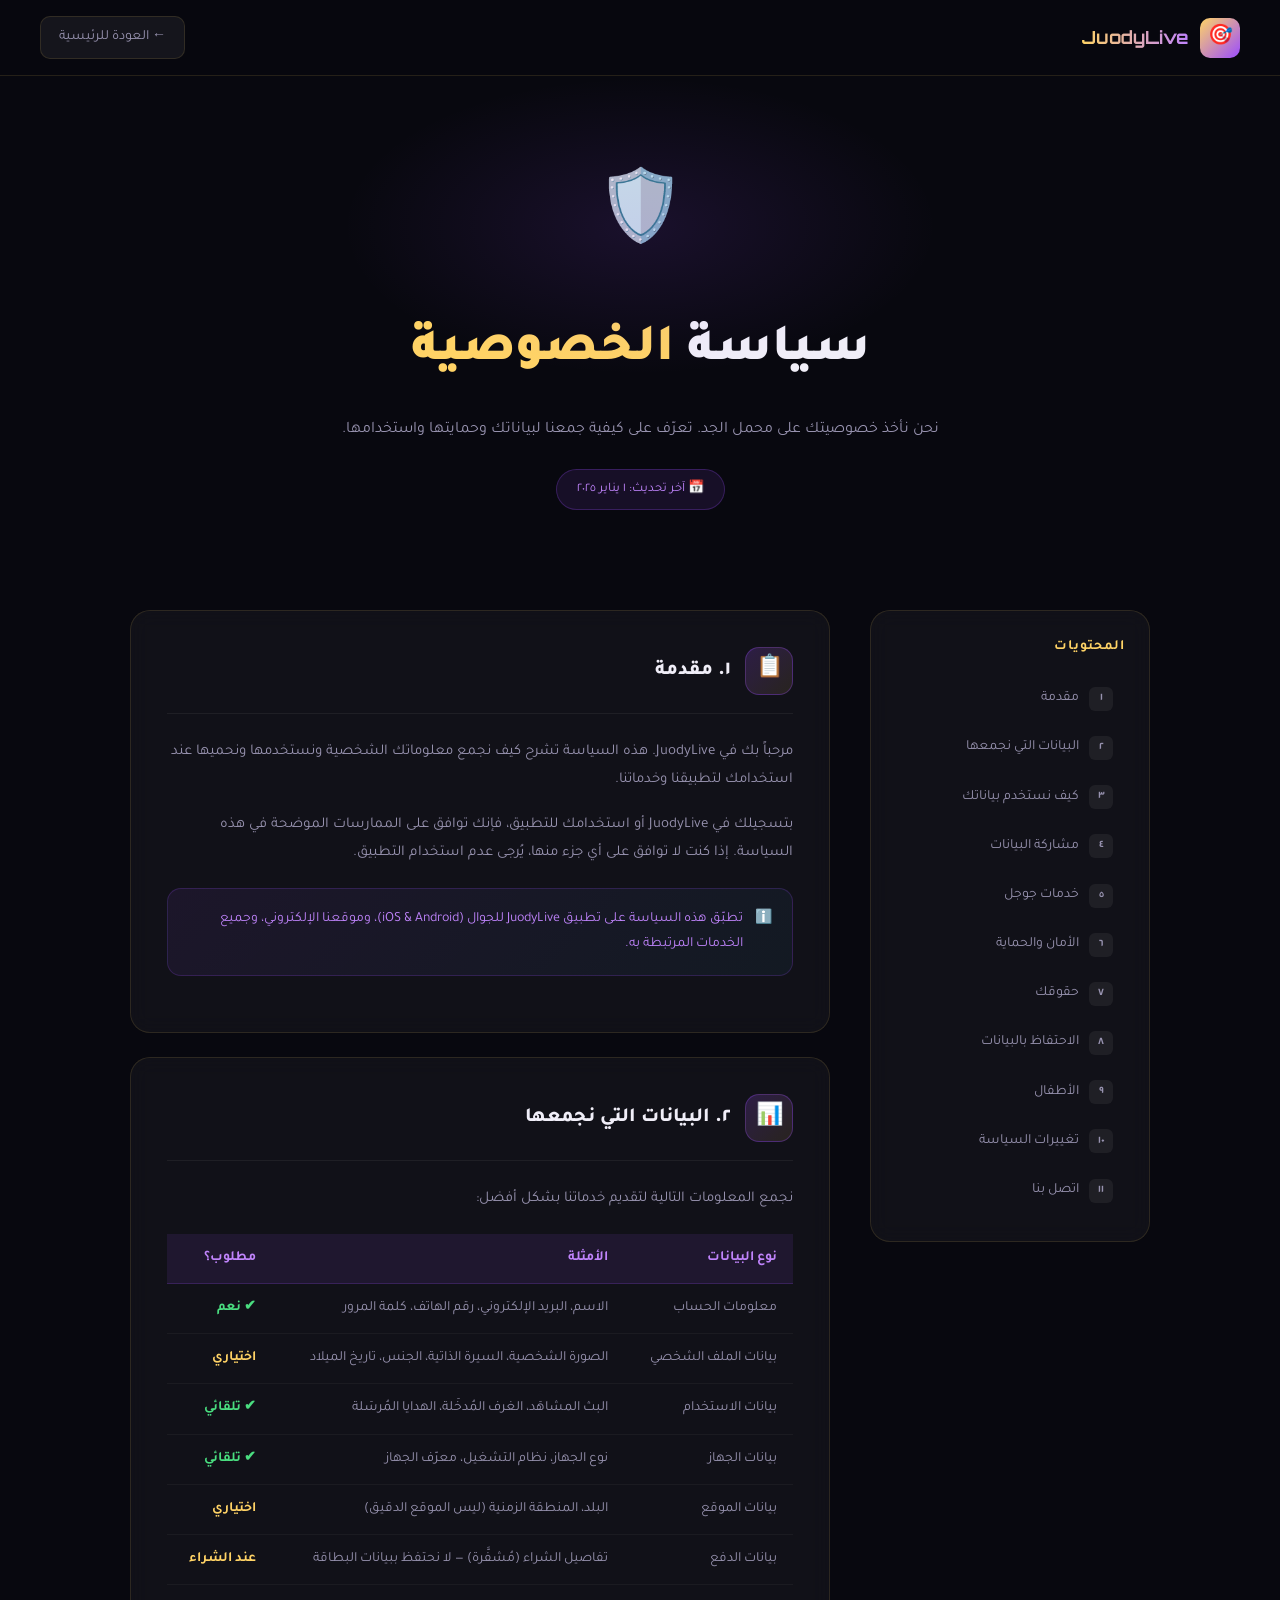
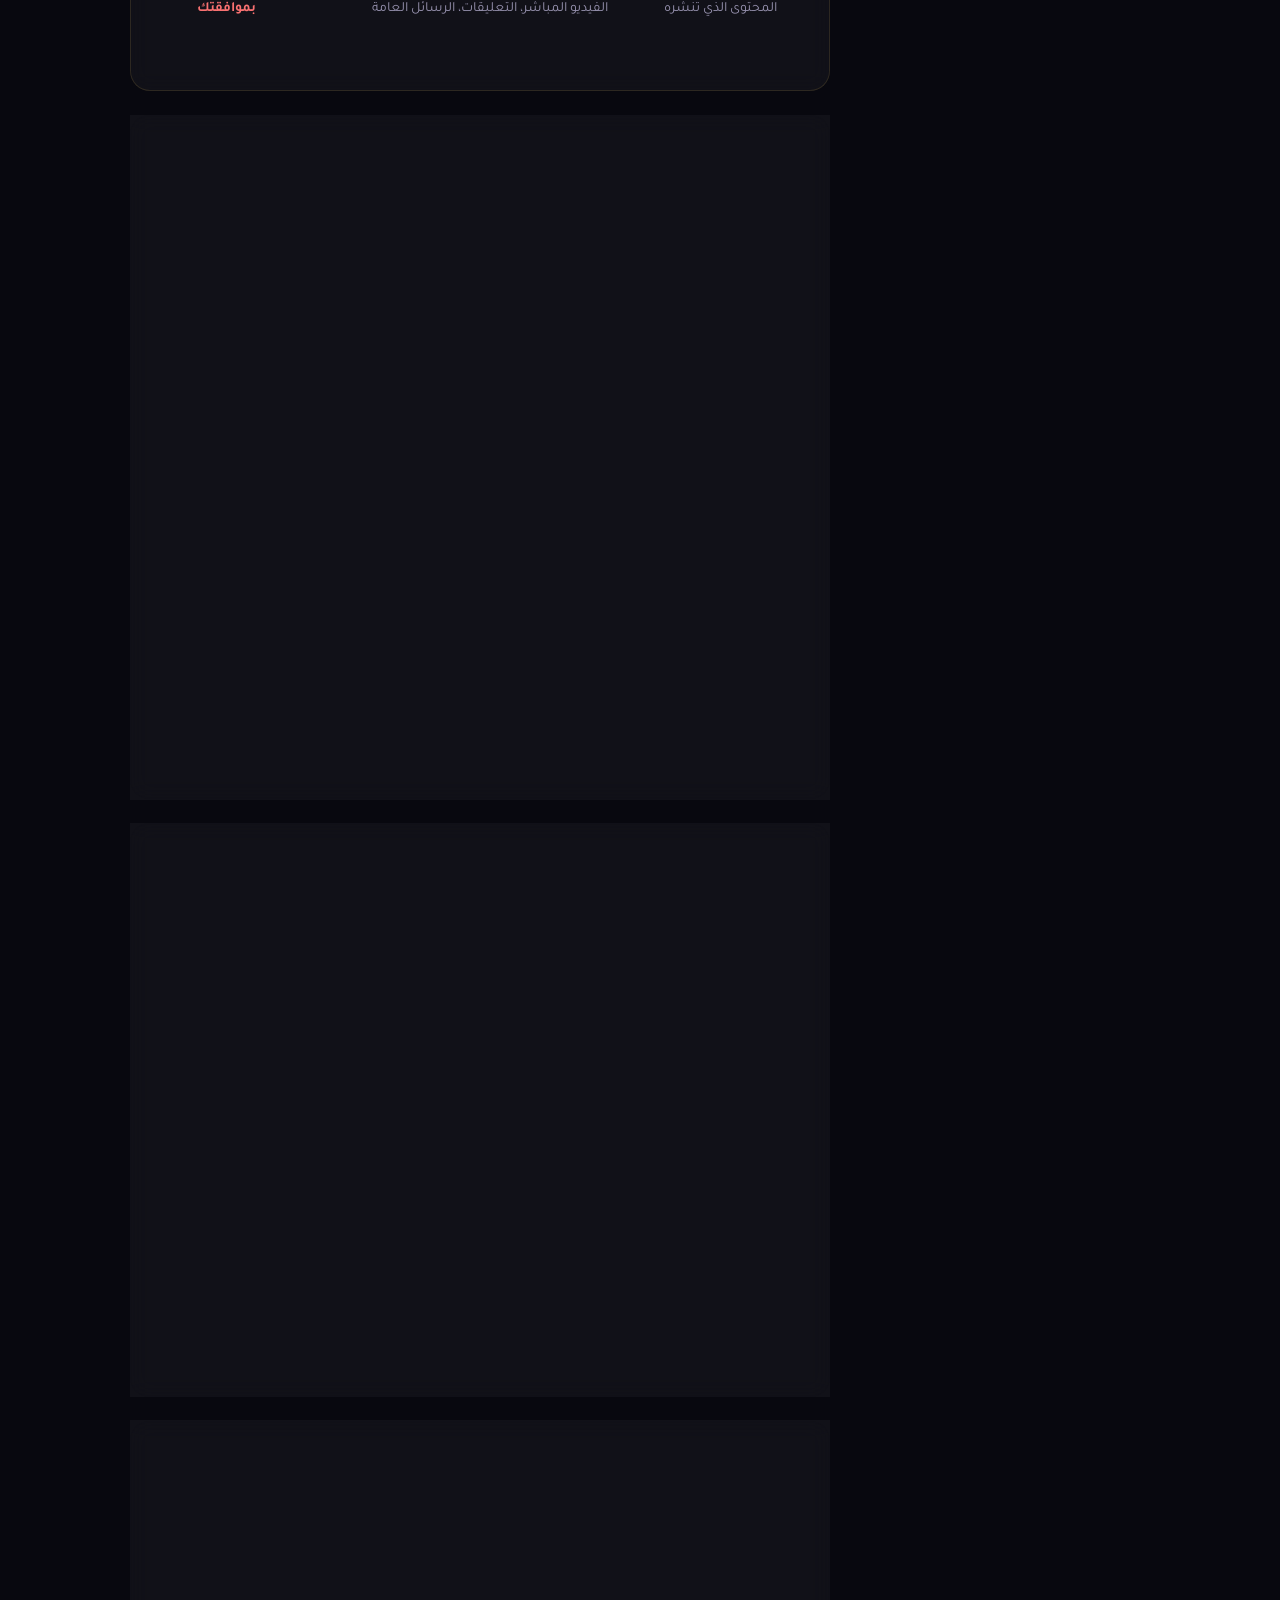
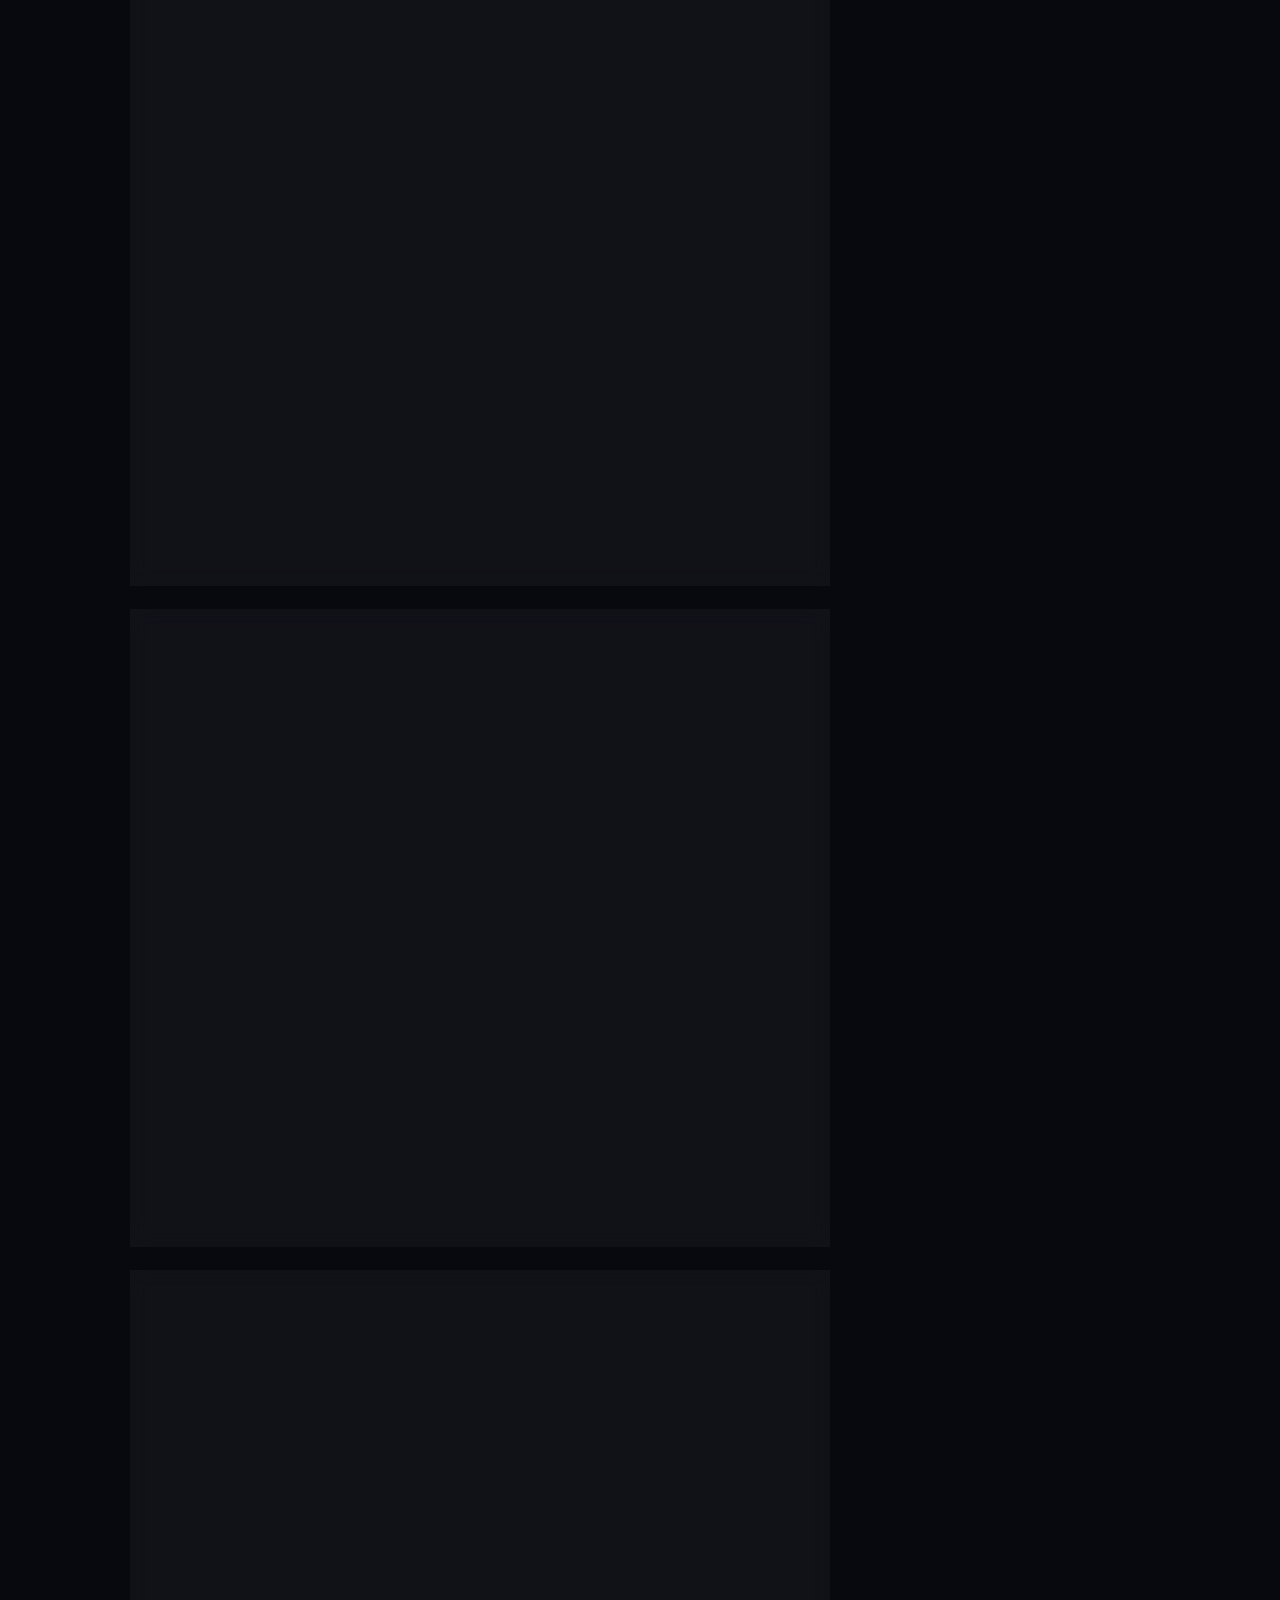
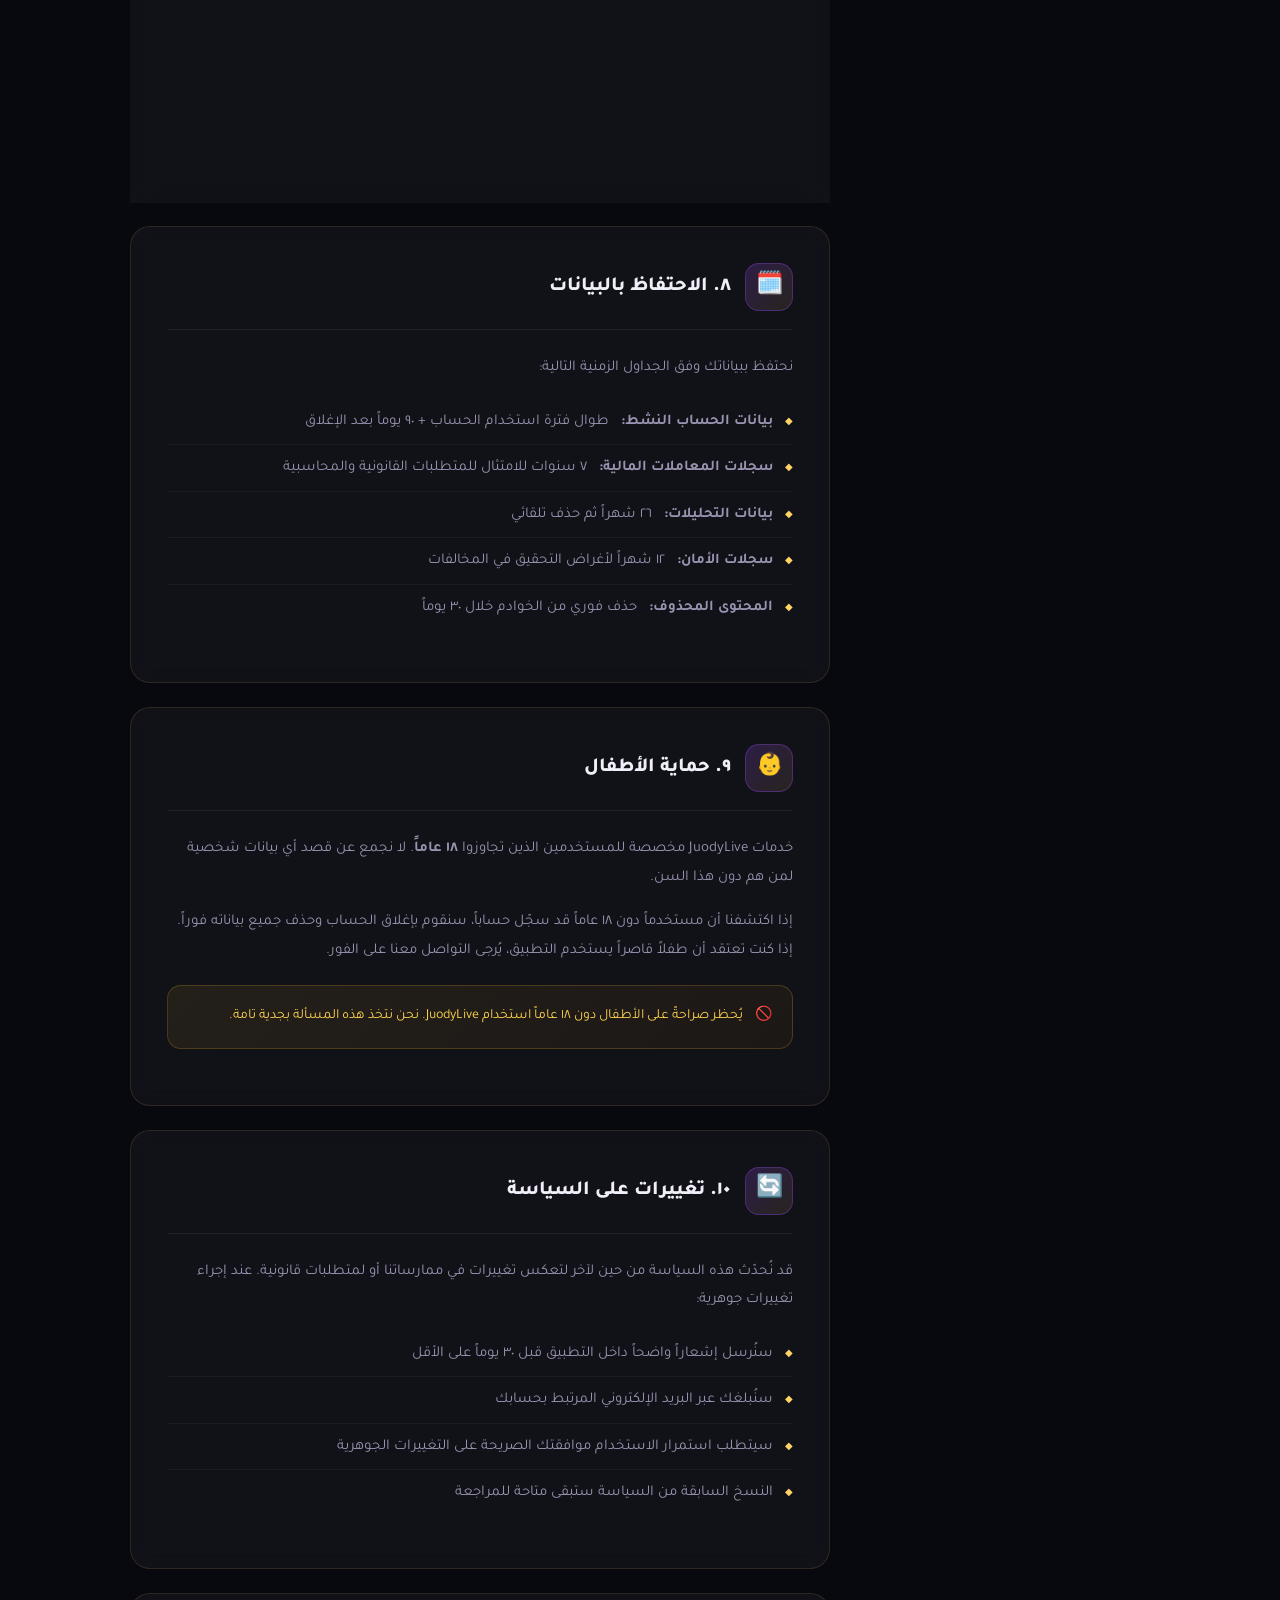
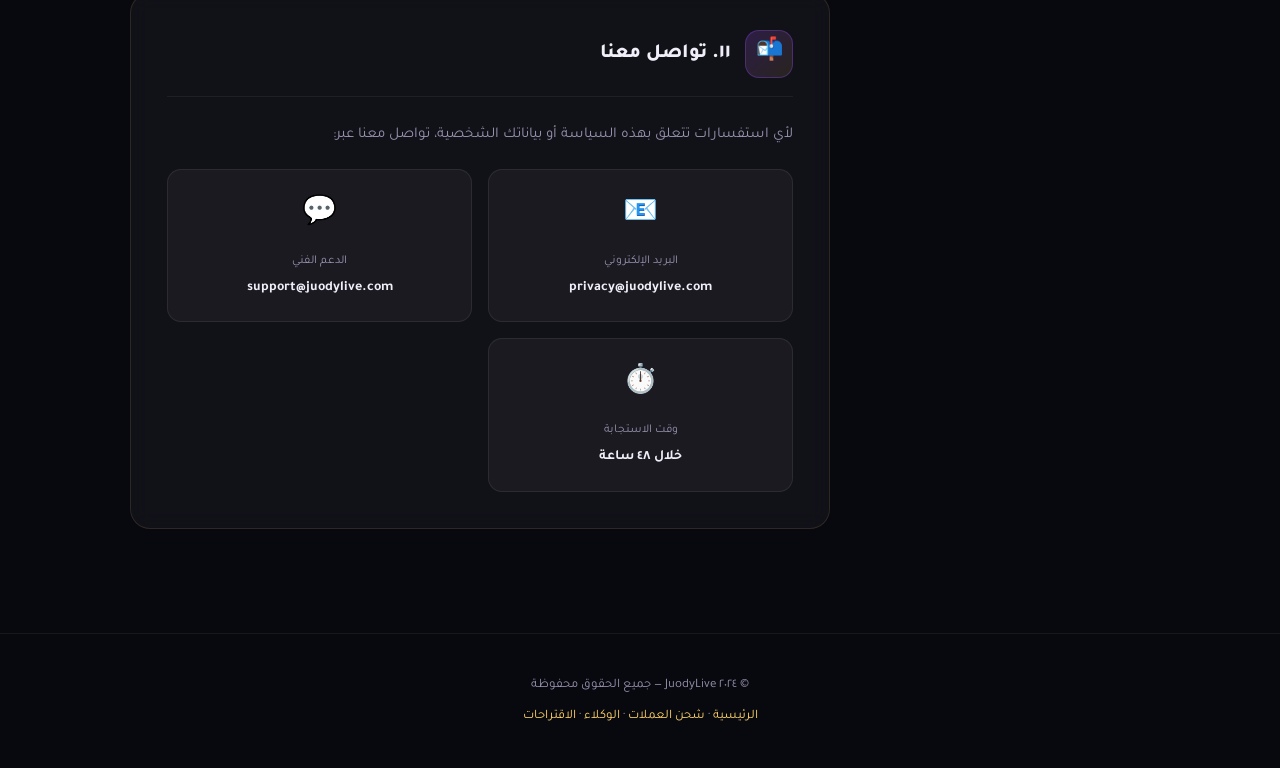
==== privacy-policy.html @ 981e3622 "Update and rename Privacy_Policy.html to privacy-policy.html" ====
<!DOCTYPE html>
<html lang="ar" dir="rtl">
<head>
  <meta charset="UTF-8" />
  <meta name="viewport" content="width=device-width, initial-scale=1.0" />
  <title>سياسة الخصوصية – JuodyLive</title>
  <meta name="description" content="سياسة الخصوصية لتطبيق JuodyLive – كيف نجمع بياناتك ونحميها ونستخدمها" />
  <link rel="preconnect" href="https://fonts.googleapis.com" />
  <link href="https://fonts.googleapis.com/css2?family=Tajawal:wght@300;400;500;700;800;900&family=Orbitron:wght@400;700&display=swap" rel="stylesheet" />
  <style>
    *, *::before, *::after { box-sizing: border-box; margin: 0; padding: 0; }

    :root {
      --gold: #FFD366;
      --purple: #9B4DFF;
      --purple-light: #C084FC;
      --bg: #08080f;
      --bg2: #0f0f1a;
      --card: rgba(255,255,255,0.04);
      --border: rgba(255,211,102,0.12);
      --text: #F0EEF8;
      --muted: #9893B0;
    }

    body {
      font-family: 'Tajawal', sans-serif;
      background: var(--bg);
      color: var(--text);
      direction: rtl;
      line-height: 1.8;
    }

    /* NAV */
    nav {
      position: sticky; top: 0; z-index: 100;
      padding: 16px 40px;
      display: flex; align-items: center; justify-content: space-between;
      background: rgba(8,8,15,0.95);
      backdrop-filter: blur(20px);
      border-bottom: 1px solid var(--border);
    }

    .nav-logo { display: flex; align-items: center; gap: 12px; text-decoration: none; }

    .logo-icon {
      width: 40px; height: 40px;
      background: linear-gradient(135deg, var(--gold), var(--purple));
      border-radius: 10px;
      display: flex; align-items: center; justify-content: center;
      font-size: 20px;
    }

    .logo-text {
      font-family: 'Orbitron', sans-serif;
      font-size: 18px; font-weight: 700;
      background: linear-gradient(90deg, var(--gold), var(--purple-light));
      -webkit-background-clip: text;
      -webkit-text-fill-color: transparent;
      background-clip: text;
    }

    .back-btn {
      display: flex; align-items: center; gap: 8px;
      background: rgba(255,255,255,0.06);
      border: 1px solid var(--border);
      border-radius: 10px;
      padding: 8px 18px;
      color: var(--muted);
      text-decoration: none;
      font-size: 14px;
      transition: all 0.25s;
    }
    .back-btn:hover { color: var(--gold); border-color: var(--gold); }

    /* HERO */
    .privacy-hero {
      padding: 80px 40px 60px;
      text-align: center;
      position: relative;
      overflow: hidden;
    }

    .privacy-hero::before {
      content: '';
      position: absolute;
      top: 0; left: 50%; transform: translateX(-50%);
      width: 600px; height: 300px;
      background: radial-gradient(ellipse, rgba(155,77,255,0.12) 0%, transparent 70%);
      pointer-events: none;
    }

    .privacy-icon {
      font-size: 70px;
      display: block;
      margin-bottom: 24px;
      animation: float 4s ease-in-out infinite;
    }

    @keyframes float {
      0%, 100% { transform: translateY(0); }
      50% { transform: translateY(-10px); }
    }

    .privacy-hero h1 {
      font-size: clamp(30px, 5vw, 52px);
      font-weight: 900;
      margin-bottom: 16px;
    }

    .hero-gold { color: var(--gold); }

    .privacy-hero p {
      color: var(--muted);
      font-size: 16px;
      max-width: 600px;
      margin: 0 auto 24px;
    }

    .update-badge {
      display: inline-flex; align-items: center; gap: 8px;
      background: rgba(155,77,255,0.1);
      border: 1px solid rgba(155,77,255,0.25);
      border-radius: 50px;
      padding: 8px 20px;
      font-size: 13px;
      color: var(--purple-light);
    }

    /* LAYOUT */
    .privacy-layout {
      max-width: 1100px;
      margin: 0 auto;
      padding: 40px;
      display: grid;
      grid-template-columns: 280px 1fr;
      gap: 40px;
      align-items: start;
    }

    /* SIDEBAR */
    .sidebar {
      position: sticky; top: 90px;
      background: var(--card);
      border: 1px solid var(--border);
      border-radius: 20px;
      padding: 24px;
      backdrop-filter: blur(10px);
    }

    .sidebar h3 {
      font-size: 14px;
      color: var(--gold);
      font-weight: 700;
      margin-bottom: 16px;
      letter-spacing: 1px;
      text-transform: uppercase;
    }

    .toc-item {
      display: flex; align-items: center; gap: 10px;
      padding: 10px 12px;
      border-radius: 10px;
      text-decoration: none;
      color: var(--muted);
      font-size: 14px;
      transition: all 0.25s;
      margin-bottom: 4px;
    }

    .toc-item:hover, .toc-item.active {
      background: rgba(255,211,102,0.08);
      color: var(--gold);
    }

    .toc-num {
      width: 24px; height: 24px;
      background: rgba(255,255,255,0.06);
      border-radius: 6px;
      display: flex; align-items: center; justify-content: center;
      font-size: 11px;
      font-weight: 700;
      flex-shrink: 0;
    }

    /* CONTENT */
    .privacy-content { }

    .privacy-section {
      background: var(--card);
      border: 1px solid var(--border);
      border-radius: 20px;
      padding: 36px;
      margin-bottom: 24px;
      backdrop-filter: blur(10px);
      scroll-margin-top: 100px;
      transition: border-color 0.3s;
    }

    .privacy-section:hover { border-color: rgba(155,77,255,0.25); }

    .section-header {
      display: flex; align-items: center; gap: 14px;
      margin-bottom: 24px;
      padding-bottom: 18px;
      border-bottom: 1px solid rgba(255,255,255,0.06);
    }

    .section-icon {
      width: 48px; height: 48px;
      background: linear-gradient(135deg, rgba(155,77,255,0.2), rgba(255,211,102,0.1));
      border: 1px solid rgba(155,77,255,0.3);
      border-radius: 14px;
      display: flex; align-items: center; justify-content: center;
      font-size: 22px;
      flex-shrink: 0;
    }

    .section-header h2 {
      font-size: 20px;
      font-weight: 800;
    }

    .privacy-content p {
      color: var(--muted);
      font-size: 15px;
      line-height: 1.9;
      margin-bottom: 16px;
    }

    .privacy-content p:last-child { margin-bottom: 0; }

    .privacy-list {
      list-style: none;
      padding: 0;
      margin: 16px 0;
    }

    .privacy-list li {
      display: flex; align-items: flex-start; gap: 12px;
      padding: 10px 0;
      border-bottom: 1px solid rgba(255,255,255,0.04);
      color: var(--muted);
      font-size: 15px;
      line-height: 1.7;
    }

    .privacy-list li:last-child { border-bottom: none; }

    .privacy-list li::before {
      content: '◆';
      color: var(--gold);
      font-size: 10px;
      margin-top: 6px;
      flex-shrink: 0;
    }

    .info-box {
      background: linear-gradient(135deg, rgba(155,77,255,0.08), rgba(56,189,248,0.05));
      border: 1px solid rgba(155,77,255,0.2);
      border-radius: 14px;
      padding: 18px 20px;
      margin: 20px 0;
      font-size: 14px;
      color: var(--purple-light);
      display: flex; gap: 12px;
    }

    .warn-box {
      background: linear-gradient(135deg, rgba(251,191,36,0.08), rgba(245,158,11,0.05));
      border: 1px solid rgba(251,191,36,0.2);
      border-radius: 14px;
      padding: 18px 20px;
      margin: 20px 0;
      font-size: 14px;
      color: #FCD34D;
      display: flex; gap: 12px;
    }

    .data-table {
      width: 100%;
      border-collapse: collapse;
      margin: 20px 0;
      font-size: 14px;
    }

    .data-table th {
      background: rgba(155,77,255,0.1);
      color: var(--purple-light);
      padding: 12px 16px;
      text-align: right;
      font-weight: 700;
      border-bottom: 1px solid rgba(155,77,255,0.2);
    }

    .data-table td {
      padding: 12px 16px;
      color: var(--muted);
      border-bottom: 1px solid rgba(255,255,255,0.04);
      vertical-align: top;
    }

    .data-table tr:last-child td { border-bottom: none; }
    .data-table tr:hover td { background: rgba(255,255,255,0.02); }

    .badge-yes { color: #4ade80; font-weight: 700; }
    .badge-no { color: #f87171; font-weight: 700; }
    .badge-maybe { color: var(--gold); font-weight: 700; }

    .contact-grid {
      display: grid;
      grid-template-columns: repeat(auto-fit, minmax(200px, 1fr));
      gap: 16px;
      margin-top: 20px;
    }

    .contact-card {
      background: rgba(255,255,255,0.04);
      border: 1px solid rgba(255,255,255,0.08);
      border-radius: 14px;
      padding: 20px;
      text-align: center;
      transition: all 0.3s;
    }

    .contact-card:hover { border-color: var(--gold); transform: translateY(-4px); }
    .contact-card .c-icon { font-size: 28px; margin-bottom: 10px; display: block; }
    .contact-card .c-label { font-size: 12px; color: var(--muted); margin-bottom: 4px; }
    .contact-card .c-value { font-size: 14px; font-weight: 600; color: var(--text); }

    /* FOOTER */
    .privacy-footer {
      text-align: center;
      padding: 40px;
      color: var(--muted);
      font-size: 13px;
      border-top: 1px solid rgba(255,255,255,0.06);
      margin-top: 40px;
    }

    .privacy-footer a { color: var(--gold); text-decoration: none; }

    @media (max-width: 800px) {
      nav { padding: 16px 20px; }
      .privacy-hero { padding: 60px 20px 40px; }
      .privacy-layout { grid-template-columns: 1fr; padding: 20px; }
      .sidebar { position: relative; top: auto; }
      .privacy-section { padding: 24px 20px; }
    }
  </style>
</head>
<body>

<!-- NAV -->
<nav>
  <a href="index.html" class="nav-logo">
    <div class="logo-icon">🎯</div>
    <span class="logo-text">JuodyLive</span>
  </a>
  <a href="index.html" class="back-btn">← العودة للرئيسية</a>
</nav>

<!-- HERO -->
<div class="privacy-hero">
  <span class="privacy-icon">🛡️</span>
  <h1>سياسة <span class="hero-gold">الخصوصية</span></h1>
  <p>نحن نأخذ خصوصيتك على محمل الجد. تعرّف على كيفية جمعنا لبياناتك وحمايتها واستخدامها.</p>
  <div class="update-badge">📅 آخر تحديث: ١ يناير ٢٠٢٥</div>
</div>

<!-- MAIN -->
<div class="privacy-layout">

  <!-- SIDEBAR -->
  <aside class="sidebar">
    <h3>المحتويات</h3>
    <a href="#sec1" class="toc-item"><span class="toc-num">١</span> مقدمة</a>
    <a href="#sec2" class="toc-item"><span class="toc-num">٢</span> البيانات التي نجمعها</a>
    <a href="#sec3" class="toc-item"><span class="toc-num">٣</span> كيف نستخدم بياناتك</a>
    <a href="#sec4" class="toc-item"><span class="toc-num">٤</span> مشاركة البيانات</a>
    <a href="#sec5" class="toc-item"><span class="toc-num">٥</span> خدمات جوجل</a>
    <a href="#sec6" class="toc-item"><span class="toc-num">٦</span> الأمان والحماية</a>
    <a href="#sec7" class="toc-item"><span class="toc-num">٧</span> حقوقك</a>
    <a href="#sec8" class="toc-item"><span class="toc-num">٨</span> الاحتفاظ بالبيانات</a>
    <a href="#sec9" class="toc-item"><span class="toc-num">٩</span> الأطفال</a>
    <a href="#sec10" class="toc-item"><span class="toc-num">١٠</span> تغييرات السياسة</a>
    <a href="#sec11" class="toc-item"><span class="toc-num">١١</span> اتصل بنا</a>
  </aside>

  <!-- CONTENT -->
  <div class="privacy-content">

    <!-- 1 -->
    <div class="privacy-section" id="sec1">
      <div class="section-header">
        <div class="section-icon">📋</div>
        <h2>١. مقدمة</h2>
      </div>
      <p>
        مرحباً بك في JuodyLive. هذه السياسة تشرح كيف نجمع معلوماتك الشخصية ونستخدمها ونحميها عند استخدامك لتطبيقنا وخدماتنا.
      </p>
      <p>
        بتسجيلك في JuodyLive أو استخدامك للتطبيق، فإنك توافق على الممارسات الموضحة في هذه السياسة. إذا كنت لا توافق على أي جزء منها، يُرجى عدم استخدام التطبيق.
      </p>
      <div class="info-box">
        <span>ℹ️</span>
        <span>تطبّق هذه السياسة على تطبيق JuodyLive للجوال (iOS & Android)، وموقعنا الإلكتروني، وجميع الخدمات المرتبطة به.</span>
      </div>
    </div>

    <!-- 2 -->
    <div class="privacy-section" id="sec2">
      <div class="section-header">
        <div class="section-icon">📊</div>
        <h2>٢. البيانات التي نجمعها</h2>
      </div>
      <p>نجمع المعلومات التالية لتقديم خدماتنا بشكل أفضل:</p>

      <table class="data-table">
        <thead>
          <tr>
            <th>نوع البيانات</th>
            <th>الأمثلة</th>
            <th>مطلوب؟</th>
          </tr>
        </thead>
        <tbody>
          <tr>
            <td>معلومات الحساب</td>
            <td>الاسم، البريد الإلكتروني، رقم الهاتف، كلمة المرور</td>
            <td><span class="badge-yes">✔ نعم</span></td>
          </tr>
          <tr>
            <td>بيانات الملف الشخصي</td>
            <td>الصورة الشخصية، السيرة الذاتية، الجنس، تاريخ الميلاد</td>
            <td><span class="badge-maybe">اختياري</span></td>
          </tr>
          <tr>
            <td>بيانات الاستخدام</td>
            <td>البث المشاهَد، الغرف المُدخَلة، الهدايا المُرسَلة</td>
            <td><span class="badge-yes">✔ تلقائي</span></td>
          </tr>
          <tr>
            <td>بيانات الجهاز</td>
            <td>نوع الجهاز، نظام التشغيل، معرّف الجهاز</td>
            <td><span class="badge-yes">✔ تلقائي</span></td>
          </tr>
          <tr>
            <td>بيانات الموقع</td>
            <td>البلد، المنطقة الزمنية (ليس الموقع الدقيق)</td>
            <td><span class="badge-maybe">اختياري</span></td>
          </tr>
          <tr>
            <td>بيانات الدفع</td>
            <td>تفاصيل الشراء (مُشفَّرة) — لا نحتفظ ببيانات البطاقة</td>
            <td><span class="badge-maybe">عند الشراء</span></td>
          </tr>
          <tr>
            <td>المحتوى الذي تنشره</td>
            <td>الفيديو المباشر، التعليقات، الرسائل العامة</td>
            <td><span class="badge-no">بموافقتك</span></td>
          </tr>
        </tbody>
      </table>
    </div>

    <!-- 3 -->
    <div class="privacy-section" id="sec3">
      <div class="section-header">
        <div class="section-icon">⚙️</div>
        <h2>٣. كيف نستخدم بياناتك</h2>
      </div>
      <p>نستخدم المعلومات التي نجمعها للأغراض التالية:</p>
      <ul class="privacy-list">
        <li>إنشاء وإدارة حسابك وتأمين تسجيل الدخول</li>
        <li>تشغيل ميزات البث المباشر والغرف الصوتية وغرف الحفلات</li>
        <li>معالجة المعاملات المالية وعمليات شحن العملات بأمان</li>
        <li>إرسال إشعارات متعلقة بالحساب والخدمة (وليس إعلانات غير مرغوبة)</li>
        <li>تحليل استخدام التطبيق لتحسين الأداء والتجربة</li>
        <li>الكشف عن الاحتيال والتصرفات الضارة والحماية منها</li>
        <li>الامتثال للمتطلبات القانونية والتنظيمية</li>
        <li>التحقق من الهوية والحفاظ على أمن المنصة</li>
      </ul>
      <div class="warn-box">
        <span>⚠️</span>
        <span>نحن <strong>لا نبيع</strong> بياناتك الشخصية لأطراف ثالثة لأغراض تسويقية أبداً.</span>
      </div>
    </div>

    <!-- 4 -->
    <div class="privacy-section" id="sec4">
      <div class="section-header">
        <div class="section-icon">🤝</div>
        <h2>٤. مشاركة البيانات مع أطراف ثالثة</h2>
      </div>
      <p>قد نشارك بياناتك مع الأطراف التالية فقط عند الضرورة:</p>
      <ul class="privacy-list">
        <li><strong>مزودو الخدمات التقنية:</strong> مثل Back4App (قواعد البيانات)، Zegocloud (البث المباشر)، ومعالجات الدفع المعتمدة.</li>
        <li><strong>خدمات جوجل:</strong> Firebase للمصادقة والإشعارات، Google Analytics لتحليل الاستخدام. انظر القسم الخامس لمزيد من التفاصيل.</li>
        <li><strong>السلطات القانونية:</strong> عند الاقتضاء القانوني أو بأمر قضائي فقط.</li>
        <li><strong>الاندماج أو الاستحواذ:</strong> في حالة أي تغييرات تنظيمية، سنُبلغك مسبقاً.</li>
      </ul>
      <div class="info-box">
        <span>🔒</span>
        <span>جميع مزودي الخدمات ملزمون باتفاقيات خصوصية صارمة تمنعهم من استخدام بياناتك لأي أغراض أخرى.</span>
      </div>
    </div>

    <!-- 5 -->
    <div class="privacy-section" id="sec5">
      <div class="section-header">
        <div class="section-icon">🔵</div>
        <h2>٥. خدمات جوجل المستخدمة</h2>
      </div>
      <p>يستخدم JuodyLive عدة خدمات من Google LLC، وتخضع بياناتك المُشاركة معها لسياسة خصوصية Google:</p>

      <table class="data-table">
        <thead>
          <tr>
            <th>الخدمة</th>
            <th>الغرض</th>
            <th>البيانات المُشاركة</th>
          </tr>
        </thead>
        <tbody>
          <tr>
            <td>Firebase Authentication</td>
            <td>تسجيل الدخول والتحقق من الهوية</td>
            <td>البريد الإلكتروني، رقم الهاتف، UID</td>
          </tr>
          <tr>
            <td>Firebase Cloud Messaging</td>
            <td>الإشعارات الفورية</td>
            <td>معرّف الجهاز (FCM Token)</td>
          </tr>
          <tr>
            <td>Google Analytics</td>
            <td>تحليل سلوك المستخدمين وتحسين التطبيق</td>
            <td>بيانات مجهولة الهوية عن الاستخدام</td>
          </tr>
          <tr>
            <td>Google Sign-In</td>
            <td>تسجيل الدخول السريع عبر حساب Google</td>
            <td>الاسم، الصورة، البريد الإلكتروني (بموافقتك)</td>
          </tr>
          <tr>
            <td>Google Play Billing</td>
            <td>معالجة المشتريات داخل التطبيق</td>
            <td>بيانات الفواتير المشفّرة</td>
          </tr>
        </tbody>
      </table>

      <p>
        يمكنك الاطلاع على سياسة خصوصية Google على: <strong style="color:var(--gold);">policies.google.com/privacy</strong>
      </p>
      <p>
        لإلغاء الاشتراك في Google Analytics، يمكنك تثبيت إضافة متصفح Google Analytics Opt-out أو ضبط إعدادات الخصوصية داخل التطبيق.
      </p>
    </div>

    <!-- 6 -->
    <div class="privacy-section" id="sec6">
      <div class="section-header">
        <div class="section-icon">🔐</div>
        <h2>٦. الأمان وحماية البيانات</h2>
      </div>
      <p>نطبّق معايير أمان متعددة الطبقات لحماية بياناتك:</p>
      <ul class="privacy-list">
        <li>تشفير البيانات أثناء النقل بـ TLS 1.3 وأثناء التخزين بـ AES-256</li>
        <li>المصادقة الثنائية (2FA) لحماية الحسابات</li>
        <li>تخزين كلمات المرور بـ bcrypt hashing — لا نحتفظ بها بصيغة واضحة</li>
        <li>مراجعات أمنية دورية واختبارات اختراق منتظمة</li>
        <li>وصول محدود للموظفين للبيانات الحساسة وفق مبدأ الحاجة إلى المعرفة</li>
        <li>نسخ احتياطية مشفرة منتظمة لقواعد البيانات</li>
        <li>رصد مستمر للأنشطة المشبوهة عبر أنظمة AI</li>
      </ul>
      <div class="warn-box">
        <span>⚠️</span>
        <span>في حال اكتشاف أي اختراق أمني يمسّ بياناتك، سنُخطرك فوراً خلال ٧٢ ساعة وفق متطلبات GDPR.</span>
      </div>
    </div>

    <!-- 7 -->
    <div class="privacy-section" id="sec7">
      <div class="section-header">
        <div class="section-icon">⚖️</div>
        <h2>٧. حقوقك</h2>
      </div>
      <p>لديك الحقوق التالية المتعلقة ببياناتك الشخصية:</p>
      <ul class="privacy-list">
        <li><strong>حق الوصول:</strong> يمكنك طلب نسخة من بياناتك الشخصية المحفوظة لدينا في أي وقت.</li>
        <li><strong>حق التصحيح:</strong> يمكنك تحديث أو تصحيح أي معلومات غير دقيقة مباشرةً من إعدادات الحساب.</li>
        <li><strong>حق الحذف:</strong> يمكنك طلب حذف حسابك وجميع بياناتك بشكل دائم.</li>
        <li><strong>حق الاعتراض:</strong> يمكنك الاعتراض على معالجة بياناتك لأغراض تسويقية.</li>
        <li><strong>حق النقل:</strong> يمكنك طلب بياناتك بصيغة قابلة للقراءة الآلية.</li>
        <li><strong>حق تقييد المعالجة:</strong> في حالات معينة يمكنك طلب تقييد كيفية استخدام بياناتك.</li>
      </ul>
      <p>لممارسة أي من هذه الحقوق، تواصل معنا عبر: <strong style="color:var(--gold);">privacy@juodylive.com</strong></p>
    </div>

    <!-- 8 -->
    <div class="privacy-section" id="sec8">
      <div class="section-header">
        <div class="section-icon">🗓️</div>
        <h2>٨. الاحتفاظ بالبيانات</h2>
      </div>
      <p>نحتفظ ببياناتك وفق الجداول الزمنية التالية:</p>
      <ul class="privacy-list">
        <li><strong>بيانات الحساب النشط:</strong> طوال فترة استخدام الحساب + ٩٠ يوماً بعد الإغلاق</li>
        <li><strong>سجلات المعاملات المالية:</strong> ٧ سنوات للامتثال للمتطلبات القانونية والمحاسبية</li>
        <li><strong>بيانات التحليلات:</strong> ٢٦ شهراً ثم حذف تلقائي</li>
        <li><strong>سجلات الأمان:</strong> ١٢ شهراً لأغراض التحقيق في المخالفات</li>
        <li><strong>المحتوى المحذوف:</strong> حذف فوري من الخوادم خلال ٣٠ يوماً</li>
      </ul>
    </div>

    <!-- 9 -->
    <div class="privacy-section" id="sec9">
      <div class="section-header">
        <div class="section-icon">👶</div>
        <h2>٩. حماية الأطفال</h2>
      </div>
      <p>
        خدمات JuodyLive مخصصة للمستخدمين الذين تجاوزوا <strong>١٨ عاماً</strong>. لا نجمع عن قصد أي بيانات شخصية لمن هم دون هذا السن.
      </p>
      <p>
        إذا اكتشفنا أن مستخدماً دون ١٨ عاماً قد سجّل حساباً، سنقوم بإغلاق الحساب وحذف جميع بياناته فوراً. إذا كنت تعتقد أن طفلاً قاصراً يستخدم التطبيق، يُرجى التواصل معنا على الفور.
      </p>
      <div class="warn-box">
        <span>🚫</span>
        <span>يُحظر صراحةً على الأطفال دون ١٨ عاماً استخدام JuodyLive. نحن نتخذ هذه المسألة بجدية تامة.</span>
      </div>
    </div>

    <!-- 10 -->
    <div class="privacy-section" id="sec10">
      <div class="section-header">
        <div class="section-icon">🔄</div>
        <h2>١٠. تغييرات على السياسة</h2>
      </div>
      <p>
        قد نُحدّث هذه السياسة من حين لآخر لتعكس تغييرات في ممارساتنا أو لمتطلبات قانونية. عند إجراء تغييرات جوهرية:
      </p>
      <ul class="privacy-list">
        <li>سنُرسل إشعاراً واضحاً داخل التطبيق قبل ٣٠ يوماً على الأقل</li>
        <li>سنُبلغك عبر البريد الإلكتروني المرتبط بحسابك</li>
        <li>سيتطلب استمرار الاستخدام موافقتك الصريحة على التغييرات الجوهرية</li>
        <li>النسخ السابقة من السياسة ستبقى متاحة للمراجعة</li>
      </ul>
    </div>

    <!-- 11 -->
    <div class="privacy-section" id="sec11">
      <div class="section-header">
        <div class="section-icon">📬</div>
        <h2>١١. تواصل معنا</h2>
      </div>
      <p>لأي استفسارات تتعلق بهذه السياسة أو بياناتك الشخصية، تواصل معنا عبر:</p>
      <div class="contact-grid">
        <div class="contact-card">
          <span class="c-icon">📧</span>
          <div class="c-label">البريد الإلكتروني</div>
          <div class="c-value">privacy@juodylive.com</div>
        </div>
        <div class="contact-card">
          <span class="c-icon">💬</span>
          <div class="c-label">الدعم الفني</div>
          <div class="c-value">support@juodylive.com</div>
        </div>
        <div class="contact-card">
          <span class="c-icon">⏱️</span>
          <div class="c-label">وقت الاستجابة</div>
          <div class="c-value">خلال ٤٨ ساعة</div>
        </div>
      </div>
    </div>

  </div>
</div>

<div class="privacy-footer">
  <p>© ٢٠٢٤ JuodyLive — جميع الحقوق محفوظة</p>
  <p style="margin-top:8px;"><a href="index.html">الرئيسية</a> · <a href="recharge.html">شحن العملات</a> · <a href="agents.html">الوكلاء</a> · <a href="feedback.html">الاقتراحات</a></p>
</div>

<script>
  // Highlight active TOC item
  const sections = document.querySelectorAll('.privacy-section');
  const tocItems = document.querySelectorAll('.toc-item');

  window.addEventListener('scroll', () => {
    let current = '';
    sections.forEach(s => {
      if (window.scrollY >= s.offsetTop - 120) current = s.id;
    });
    tocItems.forEach(t => {
      t.classList.toggle('active', t.getAttribute('href') === '#' + current);
    });
  });
</script>
</body>
</html>
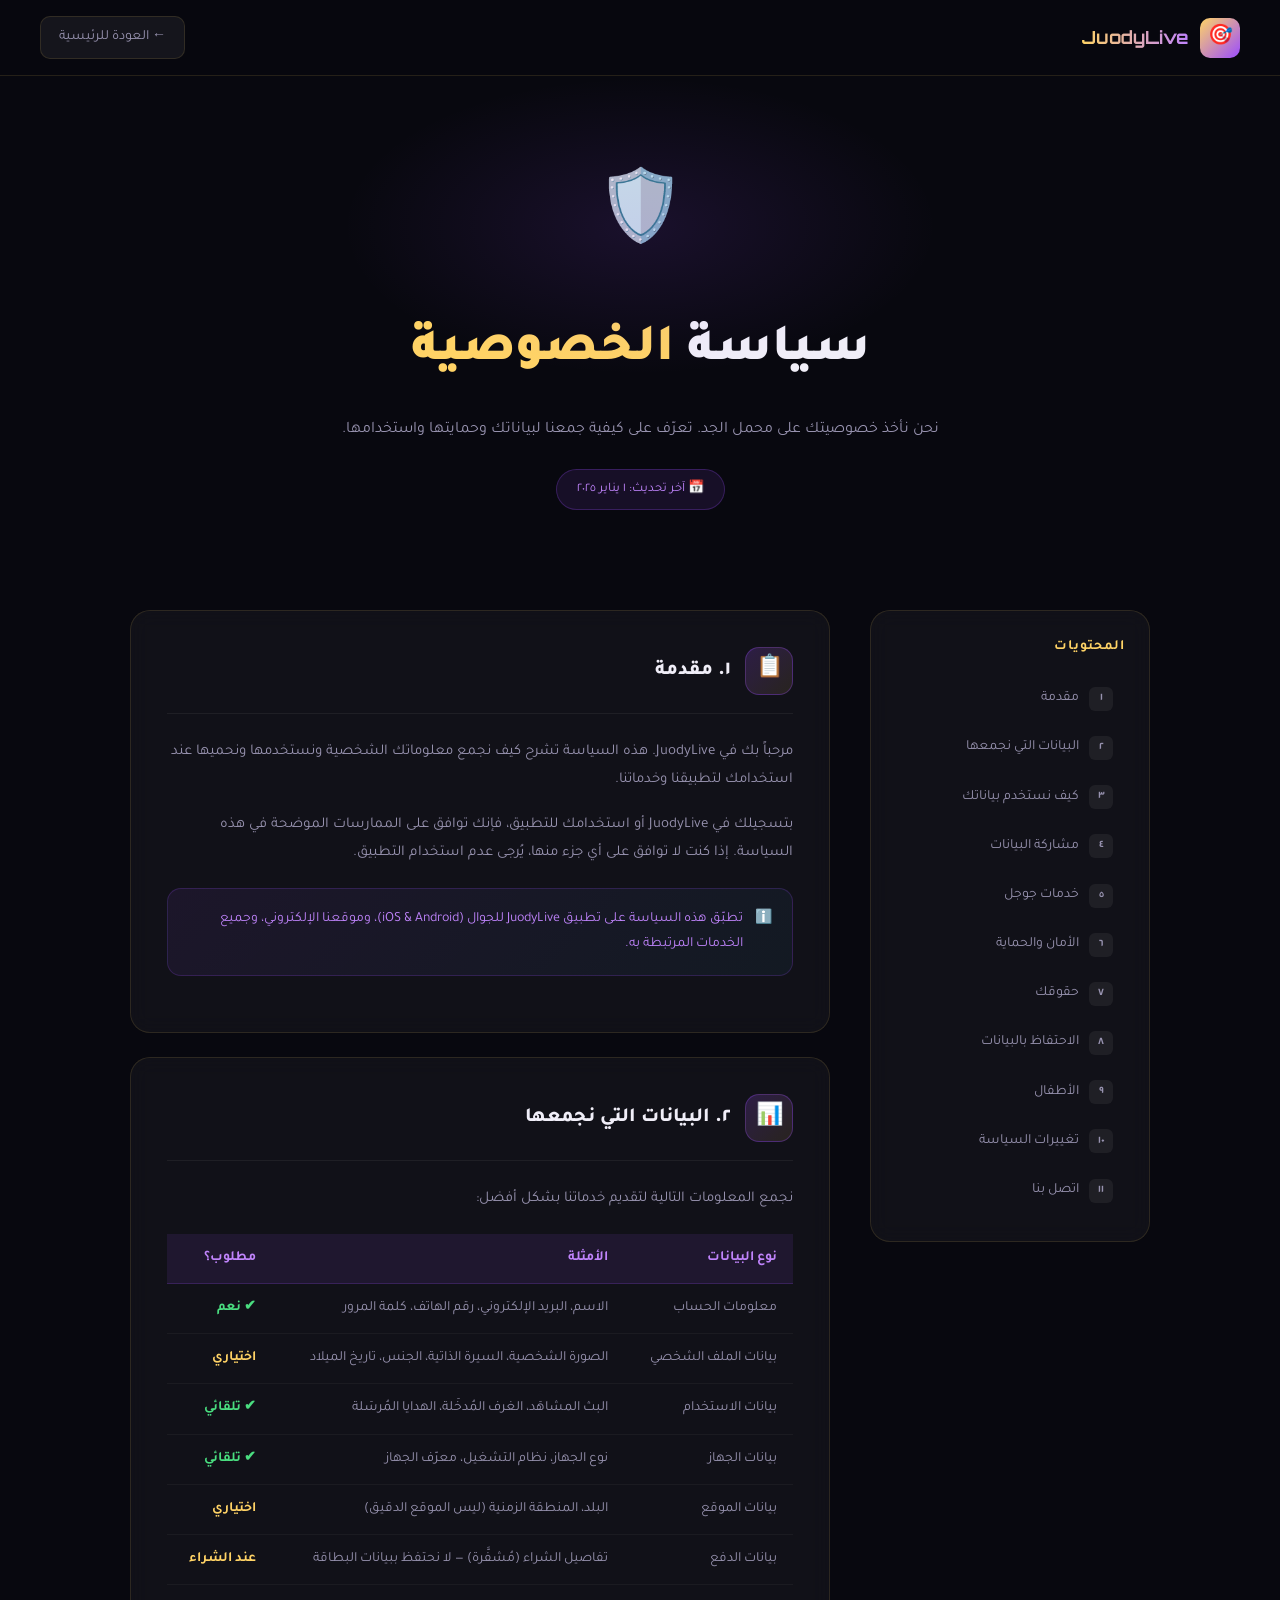
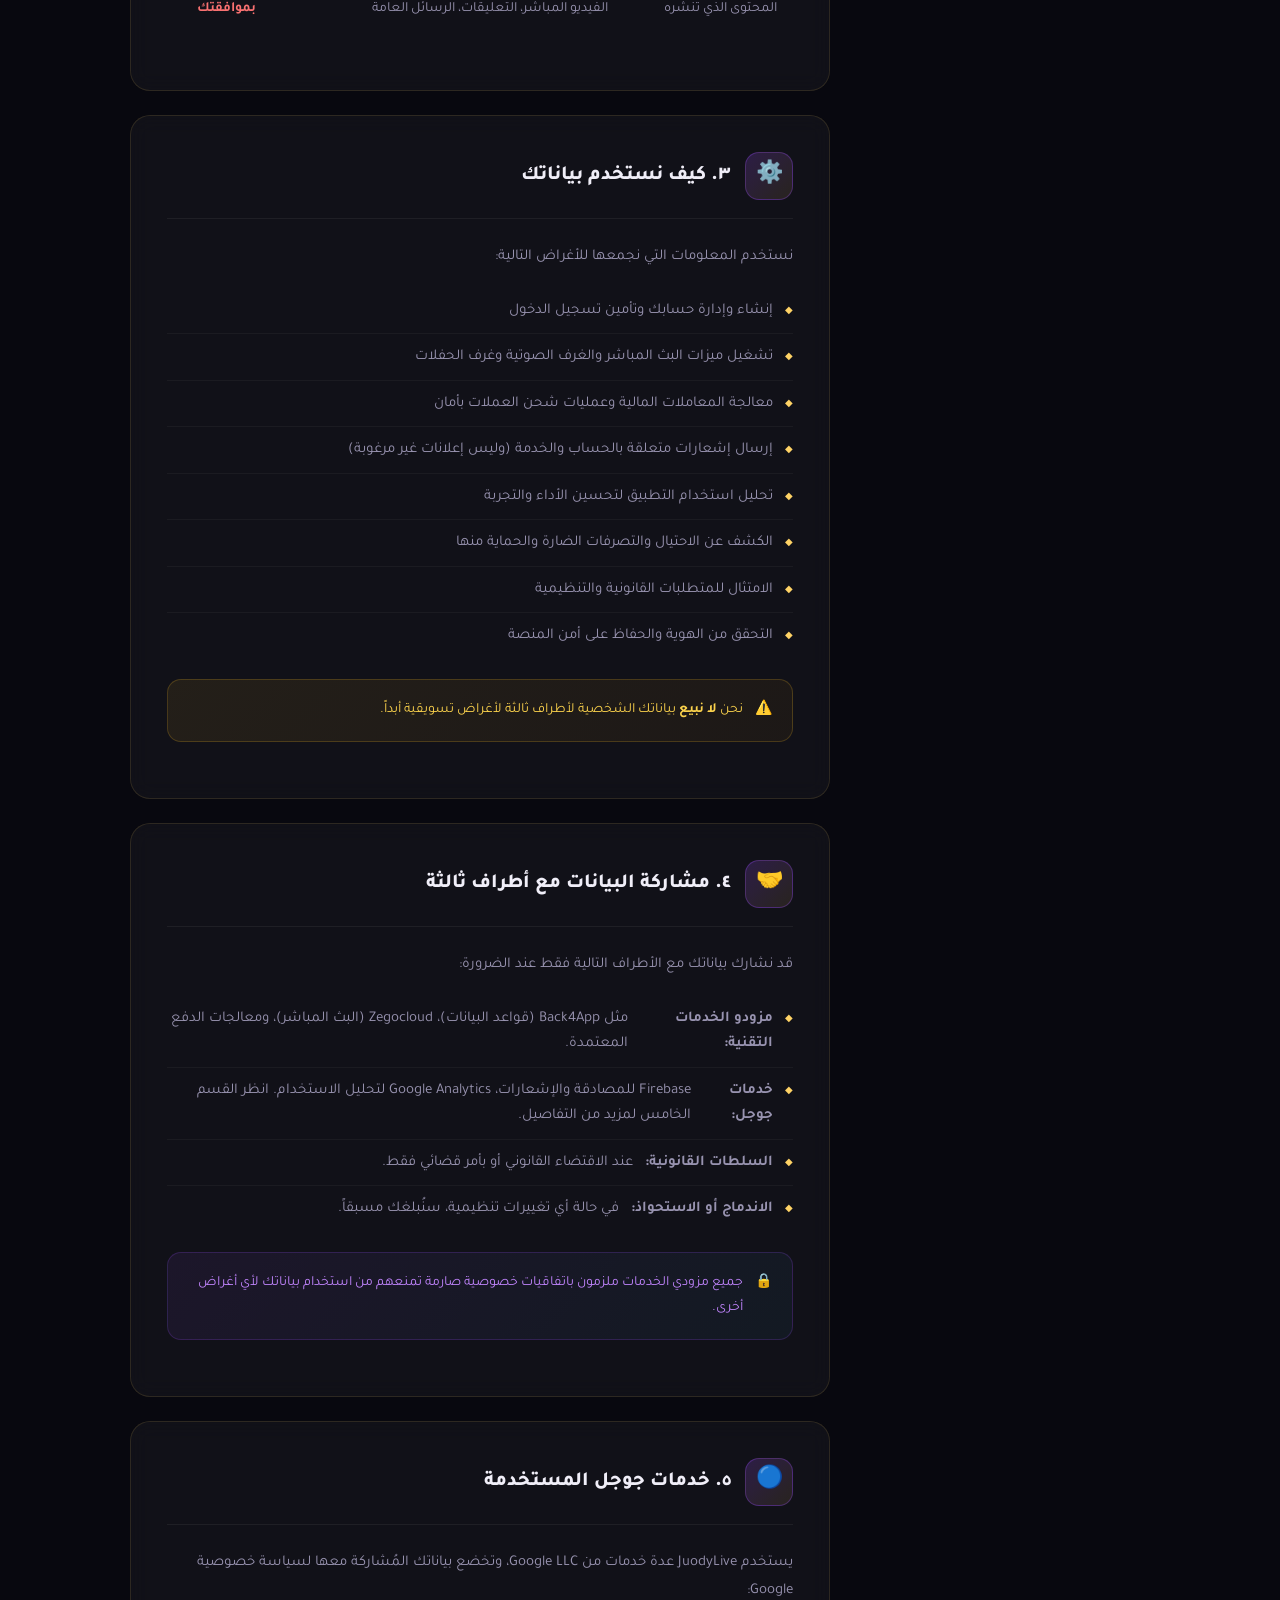
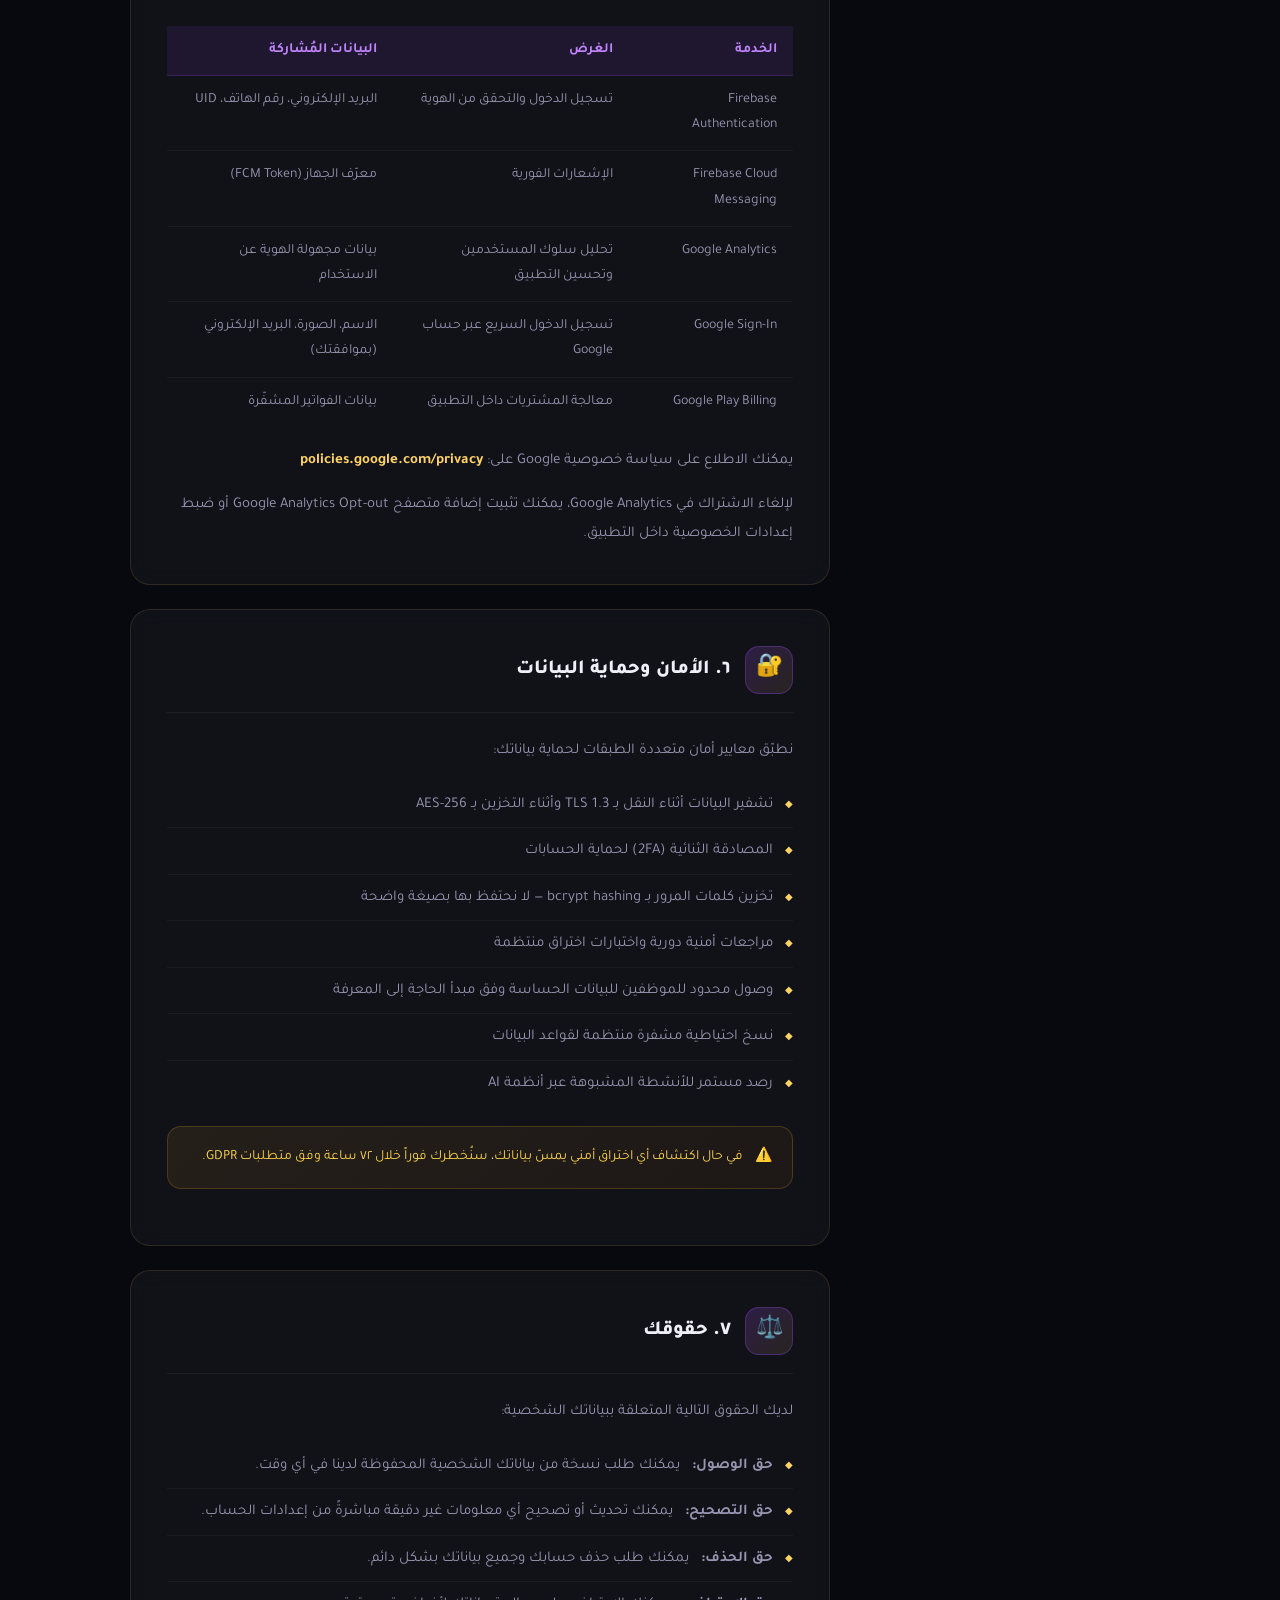
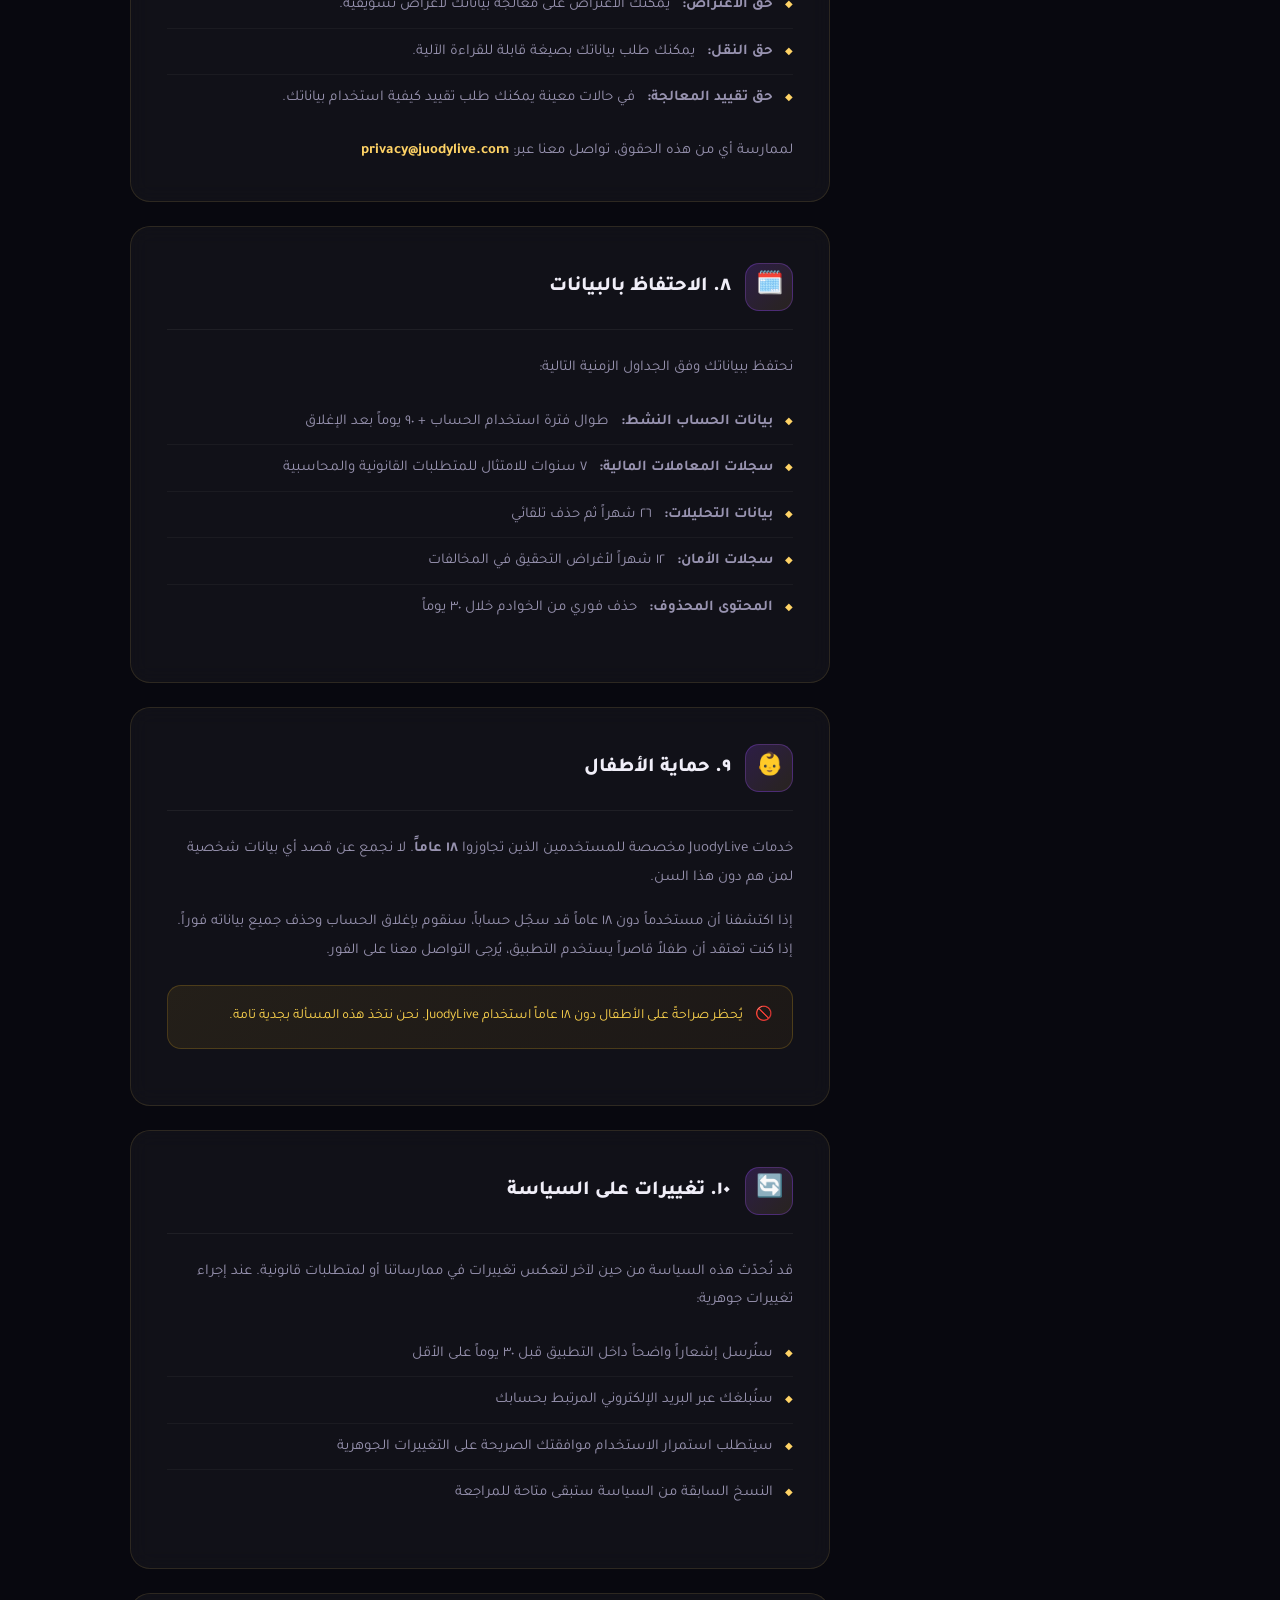
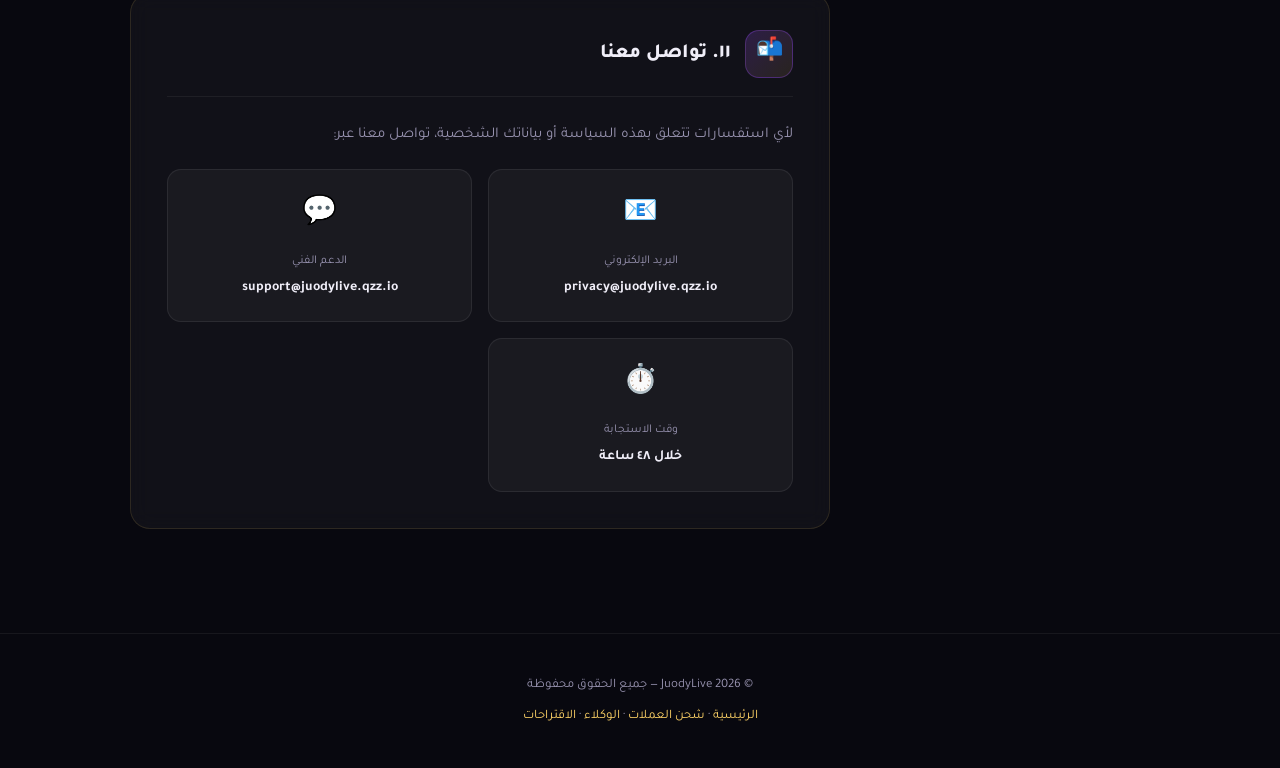
==== commit a665b94b: "Update contact emails and copyright year in privacy policy" ====
--- a/privacy-policy.html
+++ b/privacy-policy.html
@@ -660,12 +660,12 @@
         <div class="contact-card">
           <span class="c-icon">📧</span>
           <div class="c-label">البريد الإلكتروني</div>
-          <div class="c-value">privacy@juodylive.com</div>
+          <div class="c-value">privacy@juodylive.qzz.io</div>
         </div>
         <div class="contact-card">
           <span class="c-icon">💬</span>
           <div class="c-label">الدعم الفني</div>
-          <div class="c-value">support@juodylive.com</div>
+          <div class="c-value">support@juodylive.qzz.io</div>
         </div>
         <div class="contact-card">
           <span class="c-icon">⏱️</span>
@@ -679,7 +679,7 @@
 </div>
 
 <div class="privacy-footer">
-  <p>© ٢٠٢٤ JuodyLive — جميع الحقوق محفوظة</p>
+  <p>© 2026 JuodyLive — جميع الحقوق محفوظة</p>
   <p style="margin-top:8px;"><a href="index.html">الرئيسية</a> · <a href="recharge.html">شحن العملات</a> · <a href="agents.html">الوكلاء</a> · <a href="feedback.html">الاقتراحات</a></p>
 </div>
 
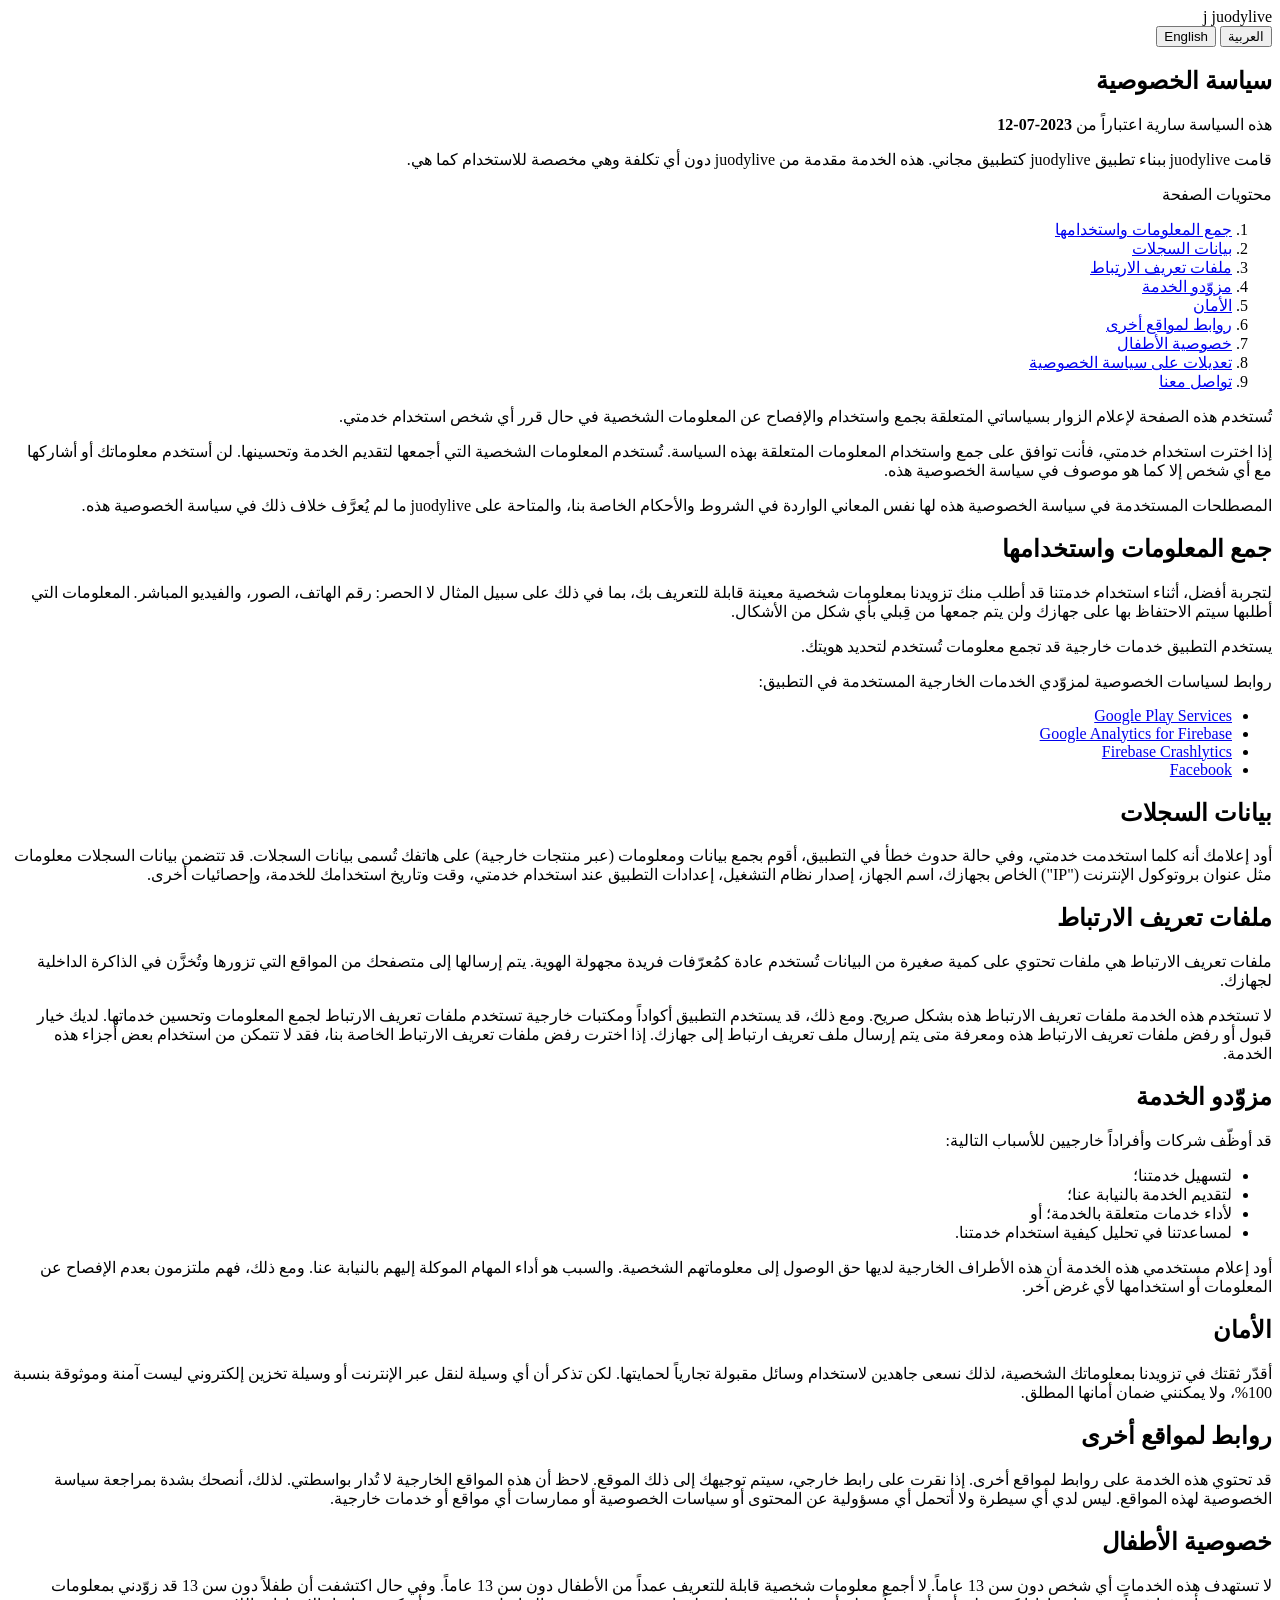
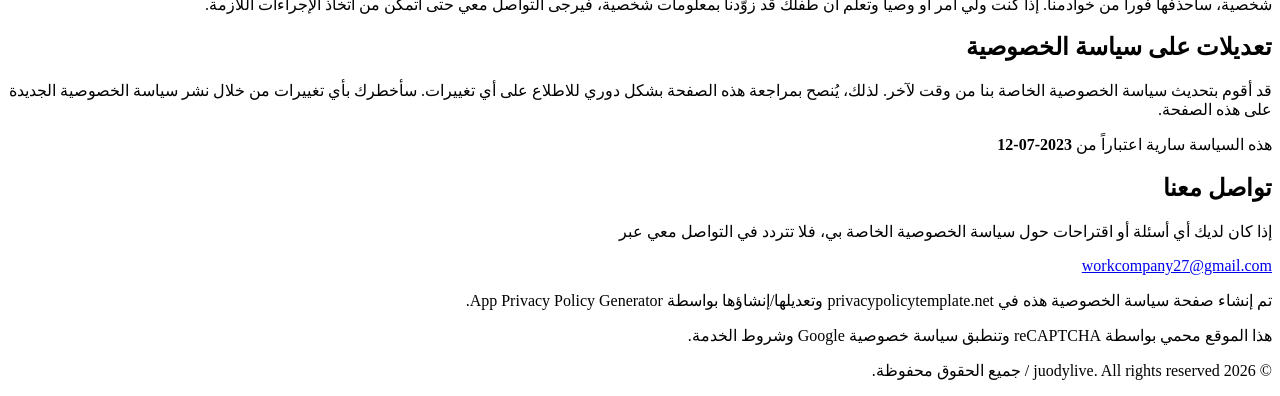
==== commit c278c762: "Update print statement from 'Hello' to 'Goodbye'" ====
--- a/privacy-policy.html
+++ b/privacy-policy.html
@@ -3,700 +3,152 @@
 <head>
   <meta charset="UTF-8" />
   <meta name="viewport" content="width=device-width, initial-scale=1.0" />
-  <title>سياسة الخصوصية – JuodyLive</title>
-  <meta name="description" content="سياسة الخصوصية لتطبيق JuodyLive – كيف نجمع بياناتك ونحميها ونستخدمها" />
+  <title>Privacy Policy | juodylive</title>
+  <meta name="description" content="Privacy Policy for juodylive / سياسة الخصوصية لتطبيق juodylive" />
   <link rel="preconnect" href="https://fonts.googleapis.com" />
-  <link href="https://fonts.googleapis.com/css2?family=Tajawal:wght@300;400;500;700;800;900&family=Orbitron:wght@400;700&display=swap" rel="stylesheet" />
-  <style>
-    *, *::before, *::after { box-sizing: border-box; margin: 0; padding: 0; }
-
-    :root {
-      --gold: #FFD366;
-      --purple: #9B4DFF;
-      --purple-light: #C084FC;
-      --bg: #08080f;
-      --bg2: #0f0f1a;
-      --card: rgba(255,255,255,0.04);
-      --border: rgba(255,211,102,0.12);
-      --text: #F0EEF8;
-      --muted: #9893B0;
-    }
-
-    body {
-      font-family: 'Tajawal', sans-serif;
-      background: var(--bg);
-      color: var(--text);
-      direction: rtl;
-      line-height: 1.8;
-    }
-
-    /* NAV */
-    nav {
-      position: sticky; top: 0; z-index: 100;
-      padding: 16px 40px;
-      display: flex; align-items: center; justify-content: space-between;
-      background: rgba(8,8,15,0.95);
-      backdrop-filter: blur(20px);
-      border-bottom: 1px solid var(--border);
-    }
-
-    .nav-logo { display: flex; align-items: center; gap: 12px; text-decoration: none; }
-
-    .logo-icon {
-      width: 40px; height: 40px;
-      background: linear-gradient(135deg, var(--gold), var(--purple));
-      border-radius: 10px;
-      display: flex; align-items: center; justify-content: center;
-      font-size: 20px;
-    }
-
-    .logo-text {
-      font-family: 'Orbitron', sans-serif;
-      font-size: 18px; font-weight: 700;
-      background: linear-gradient(90deg, var(--gold), var(--purple-light));
-      -webkit-background-clip: text;
-      -webkit-text-fill-color: transparent;
-      background-clip: text;
-    }
-
-    .back-btn {
-      display: flex; align-items: center; gap: 8px;
-      background: rgba(255,255,255,0.06);
-      border: 1px solid var(--border);
-      border-radius: 10px;
-      padding: 8px 18px;
-      color: var(--muted);
-      text-decoration: none;
-      font-size: 14px;
-      transition: all 0.25s;
-    }
-    .back-btn:hover { color: var(--gold); border-color: var(--gold); }
-
-    /* HERO */
-    .privacy-hero {
-      padding: 80px 40px 60px;
-      text-align: center;
-      position: relative;
-      overflow: hidden;
-    }
-
-    .privacy-hero::before {
-      content: '';
-      position: absolute;
-      top: 0; left: 50%; transform: translateX(-50%);
-      width: 600px; height: 300px;
-      background: radial-gradient(ellipse, rgba(155,77,255,0.12) 0%, transparent 70%);
-      pointer-events: none;
-    }
-
-    .privacy-icon {
-      font-size: 70px;
-      display: block;
-      margin-bottom: 24px;
-      animation: float 4s ease-in-out infinite;
-    }
-
-    @keyframes float {
-      0%, 100% { transform: translateY(0); }
-      50% { transform: translateY(-10px); }
-    }
-
-    .privacy-hero h1 {
-      font-size: clamp(30px, 5vw, 52px);
-      font-weight: 900;
-      margin-bottom: 16px;
-    }
-
-    .hero-gold { color: var(--gold); }
-
-    .privacy-hero p {
-      color: var(--muted);
-      font-size: 16px;
-      max-width: 600px;
-      margin: 0 auto 24px;
-    }
-
-    .update-badge {
-      display: inline-flex; align-items: center; gap: 8px;
-      background: rgba(155,77,255,0.1);
-      border: 1px solid rgba(155,77,255,0.25);
-      border-radius: 50px;
-      padding: 8px 20px;
-      font-size: 13px;
-      color: var(--purple-light);
-    }
-
-    /* LAYOUT */
-    .privacy-layout {
-      max-width: 1100px;
-      margin: 0 auto;
-      padding: 40px;
-      display: grid;
-      grid-template-columns: 280px 1fr;
-      gap: 40px;
-      align-items: start;
-    }
-
-    /* SIDEBAR */
-    .sidebar {
-      position: sticky; top: 90px;
-      background: var(--card);
-      border: 1px solid var(--border);
-      border-radius: 20px;
-      padding: 24px;
-      backdrop-filter: blur(10px);
-    }
-
-    .sidebar h3 {
-      font-size: 14px;
-      color: var(--gold);
-      font-weight: 700;
-      margin-bottom: 16px;
-      letter-spacing: 1px;
-      text-transform: uppercase;
-    }
-
-    .toc-item {
-      display: flex; align-items: center; gap: 10px;
-      padding: 10px 12px;
-      border-radius: 10px;
-      text-decoration: none;
-      color: var(--muted);
-      font-size: 14px;
-      transition: all 0.25s;
-      margin-bottom: 4px;
-    }
-
-    .toc-item:hover, .toc-item.active {
-      background: rgba(255,211,102,0.08);
-      color: var(--gold);
-    }
-
-    .toc-num {
-      width: 24px; height: 24px;
-      background: rgba(255,255,255,0.06);
-      border-radius: 6px;
-      display: flex; align-items: center; justify-content: center;
-      font-size: 11px;
-      font-weight: 700;
-      flex-shrink: 0;
-    }
-
-    /* CONTENT */
-    .privacy-content { }
-
-    .privacy-section {
-      background: var(--card);
-      border: 1px solid var(--border);
-      border-radius: 20px;
-      padding: 36px;
-      margin-bottom: 24px;
-      backdrop-filter: blur(10px);
-      scroll-margin-top: 100px;
-      transition: border-color 0.3s;
-    }
-
-    .privacy-section:hover { border-color: rgba(155,77,255,0.25); }
-
-    .section-header {
-      display: flex; align-items: center; gap: 14px;
-      margin-bottom: 24px;
-      padding-bottom: 18px;
-      border-bottom: 1px solid rgba(255,255,255,0.06);
-    }
-
-    .section-icon {
-      width: 48px; height: 48px;
-      background: linear-gradient(135deg, rgba(155,77,255,0.2), rgba(255,211,102,0.1));
-      border: 1px solid rgba(155,77,255,0.3);
-      border-radius: 14px;
-      display: flex; align-items: center; justify-content: center;
-      font-size: 22px;
-      flex-shrink: 0;
-    }
-
-    .section-header h2 {
-      font-size: 20px;
-      font-weight: 800;
-    }
-
-    .privacy-content p {
-      color: var(--muted);
-      font-size: 15px;
-      line-height: 1.9;
-      margin-bottom: 16px;
-    }
-
-    .privacy-content p:last-child { margin-bottom: 0; }
-
-    .privacy-list {
-      list-style: none;
-      padding: 0;
-      margin: 16px 0;
-    }
-
-    .privacy-list li {
-      display: flex; align-items: flex-start; gap: 12px;
-      padding: 10px 0;
-      border-bottom: 1px solid rgba(255,255,255,0.04);
-      color: var(--muted);
-      font-size: 15px;
-      line-height: 1.7;
-    }
-
-    .privacy-list li:last-child { border-bottom: none; }
-
-    .privacy-list li::before {
-      content: '◆';
-      color: var(--gold);
-      font-size: 10px;
-      margin-top: 6px;
-      flex-shrink: 0;
-    }
-
-    .info-box {
-      background: linear-gradient(135deg, rgba(155,77,255,0.08), rgba(56,189,248,0.05));
-      border: 1px solid rgba(155,77,255,0.2);
-      border-radius: 14px;
-      padding: 18px 20px;
-      margin: 20px 0;
-      font-size: 14px;
-      color: var(--purple-light);
-      display: flex; gap: 12px;
-    }
-
-    .warn-box {
-      background: linear-gradient(135deg, rgba(251,191,36,0.08), rgba(245,158,11,0.05));
-      border: 1px solid rgba(251,191,36,0.2);
-      border-radius: 14px;
-      padding: 18px 20px;
-      margin: 20px 0;
-      font-size: 14px;
-      color: #FCD34D;
-      display: flex; gap: 12px;
-    }
-
-    .data-table {
-      width: 100%;
-      border-collapse: collapse;
-      margin: 20px 0;
-      font-size: 14px;
-    }
-
-    .data-table th {
-      background: rgba(155,77,255,0.1);
-      color: var(--purple-light);
-      padding: 12px 16px;
-      text-align: right;
-      font-weight: 700;
-      border-bottom: 1px solid rgba(155,77,255,0.2);
-    }
-
-    .data-table td {
-      padding: 12px 16px;
-      color: var(--muted);
-      border-bottom: 1px solid rgba(255,255,255,0.04);
-      vertical-align: top;
-    }
-
-    .data-table tr:last-child td { border-bottom: none; }
-    .data-table tr:hover td { background: rgba(255,255,255,0.02); }
-
-    .badge-yes { color: #4ade80; font-weight: 700; }
-    .badge-no { color: #f87171; font-weight: 700; }
-    .badge-maybe { color: var(--gold); font-weight: 700; }
-
-    .contact-grid {
-      display: grid;
-      grid-template-columns: repeat(auto-fit, minmax(200px, 1fr));
-      gap: 16px;
-      margin-top: 20px;
-    }
-
-    .contact-card {
-      background: rgba(255,255,255,0.04);
-      border: 1px solid rgba(255,255,255,0.08);
-      border-radius: 14px;
-      padding: 20px;
-      text-align: center;
-      transition: all 0.3s;
-    }
-
-    .contact-card:hover { border-color: var(--gold); transform: translateY(-4px); }
-    .contact-card .c-icon { font-size: 28px; margin-bottom: 10px; display: block; }
-    .contact-card .c-label { font-size: 12px; color: var(--muted); margin-bottom: 4px; }
-    .contact-card .c-value { font-size: 14px; font-weight: 600; color: var(--text); }
-
-    /* FOOTER */
-    .privacy-footer {
-      text-align: center;
-      padding: 40px;
-      color: var(--muted);
-      font-size: 13px;
-      border-top: 1px solid rgba(255,255,255,0.06);
-      margin-top: 40px;
-    }
-
-    .privacy-footer a { color: var(--gold); text-decoration: none; }
-
-    @media (max-width: 800px) {
-      nav { padding: 16px 20px; }
-      .privacy-hero { padding: 60px 20px 40px; }
-      .privacy-layout { grid-template-columns: 1fr; padding: 20px; }
-      .sidebar { position: relative; top: auto; }
-      .privacy-section { padding: 24px 20px; }
-    }
-  </style>
+  <link rel="preconnect" href="https://fonts.gstatic.com" crossorigin />
+  <link href="https://fonts.googleapis.com/css2?family=Cairo:wght@400;600;700;800&display=swap" rel="stylesheet" />
+  <link rel="stylesheet" href="css/style.css?v=3" />
 </head>
 <body>
 
-<!-- NAV -->
-<nav>
-  <a href="index.html" class="nav-logo">
-    <div class="logo-icon">🎯</div>
-    <span class="logo-text">JuodyLive</span>
-  </a>
-  <a href="index.html" class="back-btn">← العودة للرئيسية</a>
-</nav>
-
-<!-- HERO -->
-<div class="privacy-hero">
-  <span class="privacy-icon">🛡️</span>
-  <h1>سياسة <span class="hero-gold">الخصوصية</span></h1>
-  <p>نحن نأخذ خصوصيتك على محمل الجد. تعرّف على كيفية جمعنا لبياناتك وحمايتها واستخدامها.</p>
-  <div class="update-badge">📅 آخر تحديث: ١ يناير ٢٠٢٥</div>
-</div>
-
-<!-- MAIN -->
-<div class="privacy-layout">
-
-  <!-- SIDEBAR -->
-  <aside class="sidebar">
-    <h3>المحتويات</h3>
-    <a href="#sec1" class="toc-item"><span class="toc-num">١</span> مقدمة</a>
-    <a href="#sec2" class="toc-item"><span class="toc-num">٢</span> البيانات التي نجمعها</a>
-    <a href="#sec3" class="toc-item"><span class="toc-num">٣</span> كيف نستخدم بياناتك</a>
-    <a href="#sec4" class="toc-item"><span class="toc-num">٤</span> مشاركة البيانات</a>
-    <a href="#sec5" class="toc-item"><span class="toc-num">٥</span> خدمات جوجل</a>
-    <a href="#sec6" class="toc-item"><span class="toc-num">٦</span> الأمان والحماية</a>
-    <a href="#sec7" class="toc-item"><span class="toc-num">٧</span> حقوقك</a>
-    <a href="#sec8" class="toc-item"><span class="toc-num">٨</span> الاحتفاظ بالبيانات</a>
-    <a href="#sec9" class="toc-item"><span class="toc-num">٩</span> الأطفال</a>
-    <a href="#sec10" class="toc-item"><span class="toc-num">١٠</span> تغييرات السياسة</a>
-    <a href="#sec11" class="toc-item"><span class="toc-num">١١</span> اتصل بنا</a>
-  </aside>
-
-  <!-- CONTENT -->
-  <div class="privacy-content">
-
-    <!-- 1 -->
-    <div class="privacy-section" id="sec1">
-      <div class="section-header">
-        <div class="section-icon">📋</div>
-        <h2>١. مقدمة</h2>
+  <!-- الشريط العلوي -->
+  <header class="topbar">
+    <div class="container topbar-inner">
+      <div class="brand">
+        <span class="brand-mark" aria-hidden="true">j</span>
+        <span class="brand-name">juodylive</span>
       </div>
-      <p>
-        مرحباً بك في JuodyLive. هذه السياسة تشرح كيف نجمع معلوماتك الشخصية ونستخدمها ونحميها عند استخدامك لتطبيقنا وخدماتنا.
-      </p>
-      <p>
-        بتسجيلك في JuodyLive أو استخدامك للتطبيق، فإنك توافق على الممارسات الموضحة في هذه السياسة. إذا كنت لا توافق على أي جزء منها، يُرجى عدم استخدام التطبيق.
-      </p>
-      <div class="info-box">
-        <span>ℹ️</span>
-        <span>تطبّق هذه السياسة على تطبيق JuodyLive للجوال (iOS & Android)، وموقعنا الإلكتروني، وجميع الخدمات المرتبطة به.</span>
+      <div class="lang-switch" role="group" aria-label="Language / اللغة">
+        <button type="button" class="lang-btn active" data-lang="ar" aria-pressed="true">العربية</button>
+        <button type="button" class="lang-btn" data-lang="en" aria-pressed="false">English</button>
       </div>
     </div>
+  </header>
 
-    <!-- 2 -->
-    <div class="privacy-section" id="sec2">
-      <div class="section-header">
-        <div class="section-icon">📊</div>
-        <h2>٢. البيانات التي نجمعها</h2>
-      </div>
-      <p>نجمع المعلومات التالية لتقديم خدماتنا بشكل أفضل:</p>
+  <main class="container">
 
-      <table class="data-table">
-        <thead>
-          <tr>
-            <th>نوع البيانات</th>
-            <th>الأمثلة</th>
-            <th>مطلوب؟</th>
-          </tr>
-        </thead>
-        <tbody>
-          <tr>
-            <td>معلومات الحساب</td>
-            <td>الاسم، البريد الإلكتروني، رقم الهاتف، كلمة المرور</td>
-            <td><span class="badge-yes">✔ نعم</span></td>
-          </tr>
-          <tr>
-            <td>بيانات الملف الشخصي</td>
-            <td>الصورة الشخصية، السيرة الذاتية، الجنس، تاريخ الميلاد</td>
-            <td><span class="badge-maybe">اختياري</span></td>
-          </tr>
-          <tr>
-            <td>بيانات الاستخدام</td>
-            <td>البث المشاهَد، الغرف المُدخَلة، الهدايا المُرسَلة</td>
-            <td><span class="badge-yes">✔ تلقائي</span></td>
-          </tr>
-          <tr>
-            <td>بيانات الجهاز</td>
-            <td>نوع الجهاز، نظام التشغيل، معرّف الجهاز</td>
-            <td><span class="badge-yes">✔ تلقائي</span></td>
-          </tr>
-          <tr>
-            <td>بيانات الموقع</td>
-            <td>البلد، المنطقة الزمنية (ليس الموقع الدقيق)</td>
-            <td><span class="badge-maybe">اختياري</span></td>
-          </tr>
-          <tr>
-            <td>بيانات الدفع</td>
-            <td>تفاصيل الشراء (مُشفَّرة) — لا نحتفظ ببيانات البطاقة</td>
-            <td><span class="badge-maybe">عند الشراء</span></td>
-          </tr>
-          <tr>
-            <td>المحتوى الذي تنشره</td>
-            <td>الفيديو المباشر، التعليقات، الرسائل العامة</td>
-            <td><span class="badge-no">بموافقتك</span></td>
-          </tr>
-        </tbody>
-      </table>
+    <!-- عنوان الصفحة -->
+    <section class="page-head">
+      <h1 data-en="Privacy Policy" data-ar="سياسة الخصوصية">سياسة الخصوصية</h1>
+      <p class="effective-date">
+        <span data-en="This policy is effective as of" data-ar="هذه السياسة سارية اعتباراً من">هذه السياسة سارية اعتباراً من</span>
+        <strong>2023-07-12</strong>
+      </p>
+      <p class="app-name" data-en="juodylive built the juodylive app as a Free app. This SERVICE is provided by juodylive at no cost and is intended for use as is." data-ar="قامت juodylive ببناء تطبيق juodylive كتطبيق مجاني. هذه الخدمة مقدمة من juodylive دون أي تكلفة وهي مخصصة للاستخدام كما هي.">قامت juodylive ببناء تطبيق juodylive كتطبيق مجاني. هذه الخدمة مقدمة من juodylive دون أي تكلفة وهي مخصصة للاستخدام كما هي.</p>
+    </section>
+
+    <!-- الفهرس -->
+    <nav class="toc" aria-label="Table of contents / الفهرس">
+      <p class="toc-title" data-en="On this page" data-ar="محتويات الصفحة">محتويات الصفحة</p>
+      <ol>
+        <li><a href="#collect" data-en="Information Collection and Use" data-ar="جمع المعلومات واستخدامها">جمع المعلومات واستخدامها</a></li>
+        <li><a href="#logdata" data-en="Log Data" data-ar="بيانات السجلات">بيانات السجلات</a></li>
+        <li><a href="#cookies" data-en="Cookies" data-ar="ملفات تعريف الارتباط">ملفات تعريف الارتباط</a></li>
+        <li><a href="#providers" data-en="Service Providers" data-ar="مزوّدو الخدمة">مزوّدو الخدمة</a></li>
+        <li><a href="#security" data-en="Security" data-ar="الأمان">الأمان</a></li>
+        <li><a href="#links" data-en="Links to Other Sites" data-ar="روابط لمواقع أخرى">روابط لمواقع أخرى</a></li>
+        <li><a href="#children" data-en="Children's Privacy" data-ar="خصوصية الأطفال">خصوصية الأطفال</a></li>
+        <li><a href="#changes" data-en="Changes to This Privacy Policy" data-ar="تعديلات على سياسة الخصوصية">تعديلات على سياسة الخصوصية</a></li>
+        <li><a href="#contact" data-en="Contact Us" data-ar="تواصل معنا">تواصل معنا</a></li>
+      </ol>
+    </nav>
+
+    <div class="policy-content">
+
+      <!-- 1. المقدمة -->
+      <section class="block" id="intro">
+        <p data-en="This page is used to inform visitors regarding my policies with the collection, use, and disclosure of Personal Information if anyone decided to use my Service." data-ar="تُستخدم هذه الصفحة لإعلام الزوار بسياساتي المتعلقة بجمع واستخدام والإفصاح عن المعلومات الشخصية في حال قرر أي شخص استخدام خدمتي.">تُستخدم هذه الصفحة لإعلام الزوار بسياساتي المتعلقة بجمع واستخدام والإفصاح عن المعلومات الشخصية في حال قرر أي شخص استخدام خدمتي.</p>
+        <p data-en="If you choose to use my Service, then you agree to the collection and use of information in relation to this policy. The Personal Information that I collect is used for providing and improving the Service. I will not use or share your information with anyone except as described in this Privacy Policy." data-ar="إذا اخترت استخدام خدمتي، فأنت توافق على جمع واستخدام المعلومات المتعلقة بهذه السياسة. تُستخدم المعلومات الشخصية التي أجمعها لتقديم الخدمة وتحسينها. لن أستخدم معلوماتك أو أشاركها مع أي شخص إلا كما هو موصوف في سياسة الخصوصية هذه.">إذا اخترت استخدام خدمتي، فأنت توافق على جمع واستخدام المعلومات المتعلقة بهذه السياسة. تُستخدم المعلومات الشخصية التي أجمعها لتقديم الخدمة وتحسينها. لن أستخدم معلوماتك أو أشاركها مع أي شخص إلا كما هو موصوف في سياسة الخصوصية هذه.</p>
+        <p data-en="The terms used in this Privacy Policy have the same meanings as in our Terms and Conditions, which are accessible at juodylive unless otherwise defined in this Privacy Policy." data-ar="المصطلحات المستخدمة في سياسة الخصوصية هذه لها نفس المعاني الواردة في الشروط والأحكام الخاصة بنا، والمتاحة على juodylive ما لم يُعرَّف خلاف ذلك في سياسة الخصوصية هذه.">المصطلحات المستخدمة في سياسة الخصوصية هذه لها نفس المعاني الواردة في الشروط والأحكام الخاصة بنا، والمتاحة على juodylive ما لم يُعرَّف خلاف ذلك في سياسة الخصوصية هذه.</p>
+      </section>
+
+      <!-- 2. جمع المعلومات واستخدامها -->
+      <section class="block" id="collect">
+        <h2 data-en="Information Collection and Use" data-ar="جمع المعلومات واستخدامها">جمع المعلومات واستخدامها</h2>
+        <p data-en="For a better experience, while using our Service, I may require you to provide us with certain personally identifiable information, including but not limited to phone number, phone, image, live video. The information that I request will be retained on your device and is not collected by me in any way." data-ar="لتجربة أفضل، أثناء استخدام خدمتنا قد أطلب منك تزويدنا بمعلومات شخصية معينة قابلة للتعريف بك، بما في ذلك على سبيل المثال لا الحصر: رقم الهاتف، الصور، والفيديو المباشر. المعلومات التي أطلبها سيتم الاحتفاظ بها على جهازك ولن يتم جمعها من قِبلي بأي شكل من الأشكال.">لتجربة أفضل، أثناء استخدام خدمتنا قد أطلب منك تزويدنا بمعلومات شخصية معينة قابلة للتعريف بك، بما في ذلك على سبيل المثال لا الحصر: رقم الهاتف، الصور، والفيديو المباشر. المعلومات التي أطلبها سيتم الاحتفاظ بها على جهازك ولن يتم جمعها من قِبلي بأي شكل من الأشكال.</p>
+        <p data-en="The app does use third-party services that may collect information used to identify you." data-ar="يستخدم التطبيق خدمات خارجية قد تجمع معلومات تُستخدم لتحديد هويتك.">يستخدم التطبيق خدمات خارجية قد تجمع معلومات تُستخدم لتحديد هويتك.</p>
+        <p data-en="Link to the privacy policy of third-party service providers used by the app:" data-ar="روابط لسياسات الخصوصية لمزوّدي الخدمات الخارجية المستخدمة في التطبيق:">روابط لسياسات الخصوصية لمزوّدي الخدمات الخارجية المستخدمة في التطبيق:</p>
+        <ul>
+          <li><a href="https://www.google.com/policies/privacy/" target="_blank" rel="noopener">Google Play Services</a></li>
+          <li><a href="https://firebase.google.com/policies/analytics" target="_blank" rel="noopener">Google Analytics for Firebase</a></li>
+          <li><a href="https://firebase.google.com/support/privacy/" target="_blank" rel="noopener">Firebase Crashlytics</a></li>
+          <li><a href="https://www.facebook.com/about/privacy/" target="_blank" rel="noopener">Facebook</a></li>
+        </ul>
+      </section>
+
+      <!-- 3. بيانات السجلات -->
+      <section class="block" id="logdata">
+        <h2 data-en="Log Data" data-ar="بيانات السجلات">بيانات السجلات</h2>
+        <p data-en="I want to inform you that whenever you use my Service, in a case of an error in the app I collect data and information (through third-party products) on your phone called Log Data. This Log Data may include information such as your device Internet Protocol (&quot;IP&quot;) address, device name, operating system version, the configuration of the app when utilizing my Service, the time and date of your use of the Service, and other statistics." data-ar="أود إعلامك أنه كلما استخدمت خدمتي، وفي حالة حدوث خطأ في التطبيق، أقوم بجمع بيانات ومعلومات (عبر منتجات خارجية) على هاتفك تُسمى بيانات السجلات. قد تتضمن بيانات السجلات معلومات مثل عنوان بروتوكول الإنترنت (&quot;IP&quot;) الخاص بجهازك، اسم الجهاز، إصدار نظام التشغيل، إعدادات التطبيق عند استخدام خدمتي، وقت وتاريخ استخدامك للخدمة، وإحصائيات أخرى.">أود إعلامك أنه كلما استخدمت خدمتي، وفي حالة حدوث خطأ في التطبيق، أقوم بجمع بيانات ومعلومات (عبر منتجات خارجية) على هاتفك تُسمى بيانات السجلات. قد تتضمن بيانات السجلات معلومات مثل عنوان بروتوكول الإنترنت ("IP") الخاص بجهازك، اسم الجهاز، إصدار نظام التشغيل، إعدادات التطبيق عند استخدام خدمتي، وقت وتاريخ استخدامك للخدمة، وإحصائيات أخرى.</p>
+      </section>
+
+      <!-- 4. ملفات تعريف الارتباط -->
+      <section class="block" id="cookies">
+        <h2 data-en="Cookies" data-ar="ملفات تعريف الارتباط">ملفات تعريف الارتباط</h2>
+        <p data-en="Cookies are files with a small amount of data that are commonly used as anonymous unique identifiers. These are sent to your browser from the websites that you visit and are stored on your device's internal memory." data-ar="ملفات تعريف الارتباط هي ملفات تحتوي على كمية صغيرة من البيانات تُستخدم عادة كمُعرّفات فريدة مجهولة الهوية. يتم إرسالها إلى متصفحك من المواقع التي تزورها وتُخزَّن في الذاكرة الداخلية لجهازك.">ملفات تعريف الارتباط هي ملفات تحتوي على كمية صغيرة من البيانات تُستخدم عادة كمُعرّفات فريدة مجهولة الهوية. يتم إرسالها إلى متصفحك من المواقع التي تزورها وتُخزَّن في الذاكرة الداخلية لجهازك.</p>
+        <p data-en="This Service does not use these &quot;cookies&quot; explicitly. However, the app may use third-party code and libraries that use &quot;cookies&quot; to collect information and improve their services. You have the option to either accept or refuse these cookies and know when a cookie is being sent to your device. If you choose to refuse our cookies, you may not be able to use some portions of this Service." data-ar="لا تستخدم هذه الخدمة ملفات تعريف الارتباط هذه بشكل صريح. ومع ذلك، قد يستخدم التطبيق أكواداً ومكتبات خارجية تستخدم ملفات تعريف الارتباط لجمع المعلومات وتحسين خدماتها. لديك خيار قبول أو رفض ملفات تعريف الارتباط هذه ومعرفة متى يتم إرسال ملف تعريف ارتباط إلى جهازك. إذا اخترت رفض ملفات تعريف الارتباط الخاصة بنا، فقد لا تتمكن من استخدام بعض أجزاء هذه الخدمة.">لا تستخدم هذه الخدمة ملفات تعريف الارتباط هذه بشكل صريح. ومع ذلك، قد يستخدم التطبيق أكواداً ومكتبات خارجية تستخدم ملفات تعريف الارتباط لجمع المعلومات وتحسين خدماتها. لديك خيار قبول أو رفض ملفات تعريف الارتباط هذه ومعرفة متى يتم إرسال ملف تعريف ارتباط إلى جهازك. إذا اخترت رفض ملفات تعريف الارتباط الخاصة بنا، فقد لا تتمكن من استخدام بعض أجزاء هذه الخدمة.</p>
+      </section>
+
+      <!-- 5. مزودو الخدمة -->
+      <section class="block" id="providers">
+        <h2 data-en="Service Providers" data-ar="مزوّدو الخدمة">مزوّدو الخدمة</h2>
+        <p data-en="I may employ third-party companies and individuals due to the following reasons:" data-ar="قد أوظّف شركات وأفراداً خارجيين للأسباب التالية:">قد أوظّف شركات وأفراداً خارجيين للأسباب التالية:</p>
+        <ul>
+          <li data-en="To facilitate our Service;" data-ar="لتسهيل خدمتنا؛">لتسهيل خدمتنا؛</li>
+          <li data-en="To provide the Service on our behalf;" data-ar="لتقديم الخدمة بالنيابة عنا؛">لتقديم الخدمة بالنيابة عنا؛</li>
+          <li data-en="To perform Service-related services; or" data-ar="لأداء خدمات متعلقة بالخدمة؛ أو">لأداء خدمات متعلقة بالخدمة؛ أو</li>
+          <li data-en="To assist us in analyzing how our Service is used." data-ar="لمساعدتنا في تحليل كيفية استخدام خدمتنا.">لمساعدتنا في تحليل كيفية استخدام خدمتنا.</li>
+        </ul>
+        <p data-en="I want to inform users of this Service that these third parties have access to their Personal Information. The reason is to perform the tasks assigned to them on our behalf. However, they are obligated not to disclose or use the information for any other purpose." data-ar="أود إعلام مستخدمي هذه الخدمة أن هذه الأطراف الخارجية لديها حق الوصول إلى معلوماتهم الشخصية. والسبب هو أداء المهام الموكلة إليهم بالنيابة عنا. ومع ذلك، فهم ملتزمون بعدم الإفصاح عن المعلومات أو استخدامها لأي غرض آخر.">أود إعلام مستخدمي هذه الخدمة أن هذه الأطراف الخارجية لديها حق الوصول إلى معلوماتهم الشخصية. والسبب هو أداء المهام الموكلة إليهم بالنيابة عنا. ومع ذلك، فهم ملتزمون بعدم الإفصاح عن المعلومات أو استخدامها لأي غرض آخر.</p>
+      </section>
+
+      <!-- 6. الأمان -->
+      <section class="block" id="security">
+        <h2 data-en="Security" data-ar="الأمان">الأمان</h2>
+        <p data-en="I value your trust in providing us your Personal Information, thus we are striving to use commercially acceptable means of protecting it. But remember that no method of transmission over the internet, or method of electronic storage is 100% secure and reliable, and I cannot guarantee its absolute security." data-ar="أقدّر ثقتك في تزويدنا بمعلوماتك الشخصية، لذلك نسعى جاهدين لاستخدام وسائل مقبولة تجارياً لحمايتها. لكن تذكر أن أي وسيلة لنقل عبر الإنترنت أو وسيلة تخزين إلكتروني ليست آمنة وموثوقة بنسبة 100%، ولا يمكنني ضمان أمانها المطلق.">أقدّر ثقتك في تزويدنا بمعلوماتك الشخصية، لذلك نسعى جاهدين لاستخدام وسائل مقبولة تجارياً لحمايتها. لكن تذكر أن أي وسيلة لنقل عبر الإنترنت أو وسيلة تخزين إلكتروني ليست آمنة وموثوقة بنسبة 100%، ولا يمكنني ضمان أمانها المطلق.</p>
+      </section>
+
+      <!-- 7. روابط لمواقع أخرى -->
+      <section class="block" id="links">
+        <h2 data-en="Links to Other Sites" data-ar="روابط لمواقع أخرى">روابط لمواقع أخرى</h2>
+        <p data-en="This Service may contain links to other sites. If you click on a third-party link, you will be directed to that site. Note that these external sites are not operated by me. Therefore, I strongly advise you to review the Privacy Policy of these websites. I have no control over and assume no responsibility for the content, privacy policies, or practices of any third-party sites or services." data-ar="قد تحتوي هذه الخدمة على روابط لمواقع أخرى. إذا نقرت على رابط خارجي، سيتم توجيهك إلى ذلك الموقع. لاحظ أن هذه المواقع الخارجية لا تُدار بواسطتي. لذلك، أنصحك بشدة بمراجعة سياسة الخصوصية لهذه المواقع. ليس لدي أي سيطرة ولا أتحمل أي مسؤولية عن المحتوى أو سياسات الخصوصية أو ممارسات أي مواقع أو خدمات خارجية.">قد تحتوي هذه الخدمة على روابط لمواقع أخرى. إذا نقرت على رابط خارجي، سيتم توجيهك إلى ذلك الموقع. لاحظ أن هذه المواقع الخارجية لا تُدار بواسطتي. لذلك، أنصحك بشدة بمراجعة سياسة الخصوصية لهذه المواقع. ليس لدي أي سيطرة ولا أتحمل أي مسؤولية عن المحتوى أو سياسات الخصوصية أو ممارسات أي مواقع أو خدمات خارجية.</p>
+      </section>
+
+      <!-- 8. خصوصية الأطفال -->
+      <section class="block" id="children">
+        <h2 data-en="Children's Privacy" data-ar="خصوصية الأطفال">خصوصية الأطفال</h2>
+        <p data-en="These Services do not address anyone under the age of 13. I do not knowingly collect personally identifiable information from children under 13 years of age. In the case I discover that a child under 13 has provided me with personal information, I immediately delete this from our servers. If you are a parent or guardian and you are aware that your child has provided us with personal information, please contact me so that I will be able to do the necessary actions." data-ar="لا تستهدف هذه الخدمات أي شخص دون سن 13 عاماً. لا أجمع معلومات شخصية قابلة للتعريف عمداً من الأطفال دون سن 13 عاماً. وفي حال اكتشفت أن طفلاً دون سن 13 قد زوّدني بمعلومات شخصية، سأحذفها فوراً من خوادمنا. إذا كنت ولي أمر أو وصياً وتعلم أن طفلك قد زوّدنا بمعلومات شخصية، فيرجى التواصل معي حتى أتمكن من اتخاذ الإجراءات اللازمة.">لا تستهدف هذه الخدمات أي شخص دون سن 13 عاماً. لا أجمع معلومات شخصية قابلة للتعريف عمداً من الأطفال دون سن 13 عاماً. وفي حال اكتشفت أن طفلاً دون سن 13 قد زوّدني بمعلومات شخصية، سأحذفها فوراً من خوادمنا. إذا كنت ولي أمر أو وصياً وتعلم أن طفلك قد زوّدنا بمعلومات شخصية، فيرجى التواصل معي حتى أتمكن من اتخاذ الإجراءات اللازمة.</p>
+      </section>
+
+      <!-- 9. تعديلات على سياسة الخصوصية -->
+      <section class="block" id="changes">
+        <h2 data-en="Changes to This Privacy Policy" data-ar="تعديلات على سياسة الخصوصية">تعديلات على سياسة الخصوصية</h2>
+        <p data-en="I may update our Privacy Policy from time to time. Thus, you are advised to review this page periodically for any changes. I will notify you of any changes by posting the new Privacy Policy on this page." data-ar="قد أقوم بتحديث سياسة الخصوصية الخاصة بنا من وقت لآخر. لذلك، يُنصح بمراجعة هذه الصفحة بشكل دوري للاطلاع على أي تغييرات. سأخطرك بأي تغييرات من خلال نشر سياسة الخصوصية الجديدة على هذه الصفحة.">قد أقوم بتحديث سياسة الخصوصية الخاصة بنا من وقت لآخر. لذلك، يُنصح بمراجعة هذه الصفحة بشكل دوري للاطلاع على أي تغييرات. سأخطرك بأي تغييرات من خلال نشر سياسة الخصوصية الجديدة على هذه الصفحة.</p>
+        <p class="effective-date-inline">
+          <span data-en="This policy is effective as of" data-ar="هذه السياسة سارية اعتباراً من">هذه السياسة سارية اعتباراً من</span>
+          <strong>2023-07-12</strong>
+        </p>
+      </section>
+
+      <!-- 10. تواصل معنا -->
+      <section class="block" id="contact">
+        <h2 data-en="Contact Us" data-ar="تواصل معنا">تواصل معنا</h2>
+        <p data-en="If you have any questions or suggestions about my Privacy Policy, do not hesitate to contact me at" data-ar="إذا كان لديك أي أسئلة أو اقتراحات حول سياسة الخصوصية الخاصة بي، فلا تتردد في التواصل معي عبر">إذا كان لديك أي أسئلة أو اقتراحات حول سياسة الخصوصية الخاصة بي، فلا تتردد في التواصل معي عبر</p>
+        <p class="contact-email"><a href="mailto:workcompany27@gmail.com">workcompany27@gmail.com</a></p>
+        <p class="credits" data-en="This privacy policy page was created at privacypolicytemplate.net and modified/generated by App Privacy Policy Generator." data-ar="تم إنشاء صفحة سياسة الخصوصية هذه في privacypolicytemplate.net وتعديلها/إنشاؤها بواسطة App Privacy Policy Generator.">تم إنشاء صفحة سياسة الخصوصية هذه في privacypolicytemplate.net وتعديلها/إنشاؤها بواسطة App Privacy Policy Generator.</p>
+        <p class="credits" data-en="This site is protected by reCAPTCHA and the Google Privacy Policy and Terms of Service apply." data-ar="هذا الموقع محمي بواسطة reCAPTCHA وتنطبق سياسة خصوصية Google وشروط الخدمة.">هذا الموقع محمي بواسطة reCAPTCHA وتنطبق سياسة خصوصية Google وشروط الخدمة.</p>
+      </section>
+
     </div>
+  </main>
 
-    <!-- 3 -->
-    <div class="privacy-section" id="sec3">
-      <div class="section-header">
-        <div class="section-icon">⚙️</div>
-        <h2>٣. كيف نستخدم بياناتك</h2>
-      </div>
-      <p>نستخدم المعلومات التي نجمعها للأغراض التالية:</p>
-      <ul class="privacy-list">
-        <li>إنشاء وإدارة حسابك وتأمين تسجيل الدخول</li>
-        <li>تشغيل ميزات البث المباشر والغرف الصوتية وغرف الحفلات</li>
-        <li>معالجة المعاملات المالية وعمليات شحن العملات بأمان</li>
-        <li>إرسال إشعارات متعلقة بالحساب والخدمة (وليس إعلانات غير مرغوبة)</li>
-        <li>تحليل استخدام التطبيق لتحسين الأداء والتجربة</li>
-        <li>الكشف عن الاحتيال والتصرفات الضارة والحماية منها</li>
-        <li>الامتثال للمتطلبات القانونية والتنظيمية</li>
-        <li>التحقق من الهوية والحفاظ على أمن المنصة</li>
-      </ul>
-      <div class="warn-box">
-        <span>⚠️</span>
-        <span>نحن <strong>لا نبيع</strong> بياناتك الشخصية لأطراف ثالثة لأغراض تسويقية أبداً.</span>
-      </div>
+  <footer class="site-footer">
+    <div class="container">
+      <p>&copy; 2026 juodylive. All rights reserved / جميع الحقوق محفوظة.</p>
     </div>
+  </footer>
 
-    <!-- 4 -->
-    <div class="privacy-section" id="sec4">
-      <div class="section-header">
-        <div class="section-icon">🤝</div>
-        <h2>٤. مشاركة البيانات مع أطراف ثالثة</h2>
-      </div>
-      <p>قد نشارك بياناتك مع الأطراف التالية فقط عند الضرورة:</p>
-      <ul class="privacy-list">
-        <li><strong>مزودو الخدمات التقنية:</strong> مثل Back4App (قواعد البيانات)، Zegocloud (البث المباشر)، ومعالجات الدفع المعتمدة.</li>
-        <li><strong>خدمات جوجل:</strong> Firebase للمصادقة والإشعارات، Google Analytics لتحليل الاستخدام. انظر القسم الخامس لمزيد من التفاصيل.</li>
-        <li><strong>السلطات القانونية:</strong> عند الاقتضاء القانوني أو بأمر قضائي فقط.</li>
-        <li><strong>الاندماج أو الاستحواذ:</strong> في حالة أي تغييرات تنظيمية، سنُبلغك مسبقاً.</li>
-      </ul>
-      <div class="info-box">
-        <span>🔒</span>
-        <span>جميع مزودي الخدمات ملزمون باتفاقيات خصوصية صارمة تمنعهم من استخدام بياناتك لأي أغراض أخرى.</span>
-      </div>
-    </div>
-
-    <!-- 5 -->
-    <div class="privacy-section" id="sec5">
-      <div class="section-header">
-        <div class="section-icon">🔵</div>
-        <h2>٥. خدمات جوجل المستخدمة</h2>
-      </div>
-      <p>يستخدم JuodyLive عدة خدمات من Google LLC، وتخضع بياناتك المُشاركة معها لسياسة خصوصية Google:</p>
-
-      <table class="data-table">
-        <thead>
-          <tr>
-            <th>الخدمة</th>
-            <th>الغرض</th>
-            <th>البيانات المُشاركة</th>
-          </tr>
-        </thead>
-        <tbody>
-          <tr>
-            <td>Firebase Authentication</td>
-            <td>تسجيل الدخول والتحقق من الهوية</td>
-            <td>البريد الإلكتروني، رقم الهاتف، UID</td>
-          </tr>
-          <tr>
-            <td>Firebase Cloud Messaging</td>
-            <td>الإشعارات الفورية</td>
-            <td>معرّف الجهاز (FCM Token)</td>
-          </tr>
-          <tr>
-            <td>Google Analytics</td>
-            <td>تحليل سلوك المستخدمين وتحسين التطبيق</td>
-            <td>بيانات مجهولة الهوية عن الاستخدام</td>
-          </tr>
-          <tr>
-            <td>Google Sign-In</td>
-            <td>تسجيل الدخول السريع عبر حساب Google</td>
-            <td>الاسم، الصورة، البريد الإلكتروني (بموافقتك)</td>
-          </tr>
-          <tr>
-            <td>Google Play Billing</td>
-            <td>معالجة المشتريات داخل التطبيق</td>
-            <td>بيانات الفواتير المشفّرة</td>
-          </tr>
-        </tbody>
-      </table>
-
-      <p>
-        يمكنك الاطلاع على سياسة خصوصية Google على: <strong style="color:var(--gold);">policies.google.com/privacy</strong>
-      </p>
-      <p>
-        لإلغاء الاشتراك في Google Analytics، يمكنك تثبيت إضافة متصفح Google Analytics Opt-out أو ضبط إعدادات الخصوصية داخل التطبيق.
-      </p>
-    </div>
-
-    <!-- 6 -->
-    <div class="privacy-section" id="sec6">
-      <div class="section-header">
-        <div class="section-icon">🔐</div>
-        <h2>٦. الأمان وحماية البيانات</h2>
-      </div>
-      <p>نطبّق معايير أمان متعددة الطبقات لحماية بياناتك:</p>
-      <ul class="privacy-list">
-        <li>تشفير البيانات أثناء النقل بـ TLS 1.3 وأثناء التخزين بـ AES-256</li>
-        <li>المصادقة الثنائية (2FA) لحماية الحسابات</li>
-        <li>تخزين كلمات المرور بـ bcrypt hashing — لا نحتفظ بها بصيغة واضحة</li>
-        <li>مراجعات أمنية دورية واختبارات اختراق منتظمة</li>
-        <li>وصول محدود للموظفين للبيانات الحساسة وفق مبدأ الحاجة إلى المعرفة</li>
-        <li>نسخ احتياطية مشفرة منتظمة لقواعد البيانات</li>
-        <li>رصد مستمر للأنشطة المشبوهة عبر أنظمة AI</li>
-      </ul>
-      <div class="warn-box">
-        <span>⚠️</span>
-        <span>في حال اكتشاف أي اختراق أمني يمسّ بياناتك، سنُخطرك فوراً خلال ٧٢ ساعة وفق متطلبات GDPR.</span>
-      </div>
-    </div>
-
-    <!-- 7 -->
-    <div class="privacy-section" id="sec7">
-      <div class="section-header">
-        <div class="section-icon">⚖️</div>
-        <h2>٧. حقوقك</h2>
-      </div>
-      <p>لديك الحقوق التالية المتعلقة ببياناتك الشخصية:</p>
-      <ul class="privacy-list">
-        <li><strong>حق الوصول:</strong> يمكنك طلب نسخة من بياناتك الشخصية المحفوظة لدينا في أي وقت.</li>
-        <li><strong>حق التصحيح:</strong> يمكنك تحديث أو تصحيح أي معلومات غير دقيقة مباشرةً من إعدادات الحساب.</li>
-        <li><strong>حق الحذف:</strong> يمكنك طلب حذف حسابك وجميع بياناتك بشكل دائم.</li>
-        <li><strong>حق الاعتراض:</strong> يمكنك الاعتراض على معالجة بياناتك لأغراض تسويقية.</li>
-        <li><strong>حق النقل:</strong> يمكنك طلب بياناتك بصيغة قابلة للقراءة الآلية.</li>
-        <li><strong>حق تقييد المعالجة:</strong> في حالات معينة يمكنك طلب تقييد كيفية استخدام بياناتك.</li>
-      </ul>
-      <p>لممارسة أي من هذه الحقوق، تواصل معنا عبر: <strong style="color:var(--gold);">privacy@juodylive.com</strong></p>
-    </div>
-
-    <!-- 8 -->
-    <div class="privacy-section" id="sec8">
-      <div class="section-header">
-        <div class="section-icon">🗓️</div>
-        <h2>٨. الاحتفاظ بالبيانات</h2>
-      </div>
-      <p>نحتفظ ببياناتك وفق الجداول الزمنية التالية:</p>
-      <ul class="privacy-list">
-        <li><strong>بيانات الحساب النشط:</strong> طوال فترة استخدام الحساب + ٩٠ يوماً بعد الإغلاق</li>
-        <li><strong>سجلات المعاملات المالية:</strong> ٧ سنوات للامتثال للمتطلبات القانونية والمحاسبية</li>
-        <li><strong>بيانات التحليلات:</strong> ٢٦ شهراً ثم حذف تلقائي</li>
-        <li><strong>سجلات الأمان:</strong> ١٢ شهراً لأغراض التحقيق في المخالفات</li>
-        <li><strong>المحتوى المحذوف:</strong> حذف فوري من الخوادم خلال ٣٠ يوماً</li>
-      </ul>
-    </div>
-
-    <!-- 9 -->
-    <div class="privacy-section" id="sec9">
-      <div class="section-header">
-        <div class="section-icon">👶</div>
-        <h2>٩. حماية الأطفال</h2>
-      </div>
-      <p>
-        خدمات JuodyLive مخصصة للمستخدمين الذين تجاوزوا <strong>١٨ عاماً</strong>. لا نجمع عن قصد أي بيانات شخصية لمن هم دون هذا السن.
-      </p>
-      <p>
-        إذا اكتشفنا أن مستخدماً دون ١٨ عاماً قد سجّل حساباً، سنقوم بإغلاق الحساب وحذف جميع بياناته فوراً. إذا كنت تعتقد أن طفلاً قاصراً يستخدم التطبيق، يُرجى التواصل معنا على الفور.
-      </p>
-      <div class="warn-box">
-        <span>🚫</span>
-        <span>يُحظر صراحةً على الأطفال دون ١٨ عاماً استخدام JuodyLive. نحن نتخذ هذه المسألة بجدية تامة.</span>
-      </div>
-    </div>
-
-    <!-- 10 -->
-    <div class="privacy-section" id="sec10">
-      <div class="section-header">
-        <div class="section-icon">🔄</div>
-        <h2>١٠. تغييرات على السياسة</h2>
-      </div>
-      <p>
-        قد نُحدّث هذه السياسة من حين لآخر لتعكس تغييرات في ممارساتنا أو لمتطلبات قانونية. عند إجراء تغييرات جوهرية:
-      </p>
-      <ul class="privacy-list">
-        <li>سنُرسل إشعاراً واضحاً داخل التطبيق قبل ٣٠ يوماً على الأقل</li>
-        <li>سنُبلغك عبر البريد الإلكتروني المرتبط بحسابك</li>
-        <li>سيتطلب استمرار الاستخدام موافقتك الصريحة على التغييرات الجوهرية</li>
-        <li>النسخ السابقة من السياسة ستبقى متاحة للمراجعة</li>
-      </ul>
-    </div>
-
-    <!-- 11 -->
-    <div class="privacy-section" id="sec11">
-      <div class="section-header">
-        <div class="section-icon">📬</div>
-        <h2>١١. تواصل معنا</h2>
-      </div>
-      <p>لأي استفسارات تتعلق بهذه السياسة أو بياناتك الشخصية، تواصل معنا عبر:</p>
-      <div class="contact-grid">
-        <div class="contact-card">
-          <span class="c-icon">📧</span>
-          <div class="c-label">البريد الإلكتروني</div>
-          <div class="c-value">privacy@juodylive.qzz.io</div>
-        </div>
-        <div class="contact-card">
-          <span class="c-icon">💬</span>
-          <div class="c-label">الدعم الفني</div>
-          <div class="c-value">support@juodylive.qzz.io</div>
-        </div>
-        <div class="contact-card">
-          <span class="c-icon">⏱️</span>
-          <div class="c-label">وقت الاستجابة</div>
-          <div class="c-value">خلال ٤٨ ساعة</div>
-        </div>
-      </div>
-    </div>
-
-  </div>
-</div>
-
-<div class="privacy-footer">
-  <p>© 2026 JuodyLive — جميع الحقوق محفوظة</p>
-  <p style="margin-top:8px;"><a href="index.html">الرئيسية</a> · <a href="recharge.html">شحن العملات</a> · <a href="agents.html">الوكلاء</a> · <a href="feedback.html">الاقتراحات</a></p>
-</div>
-
-<script>
-  // Highlight active TOC item
-  const sections = document.querySelectorAll('.privacy-section');
-  const tocItems = document.querySelectorAll('.toc-item');
-
-  window.addEventListener('scroll', () => {
-    let current = '';
-    sections.forEach(s => {
-      if (window.scrollY >= s.offsetTop - 120) current = s.id;
-    });
-    tocItems.forEach(t => {
-      t.classList.toggle('active', t.getAttribute('href') === '#' + current);
-    });
-  });
-</script>
+  <script src="js/main.js?v=3"></script>
 </body>
 </html>
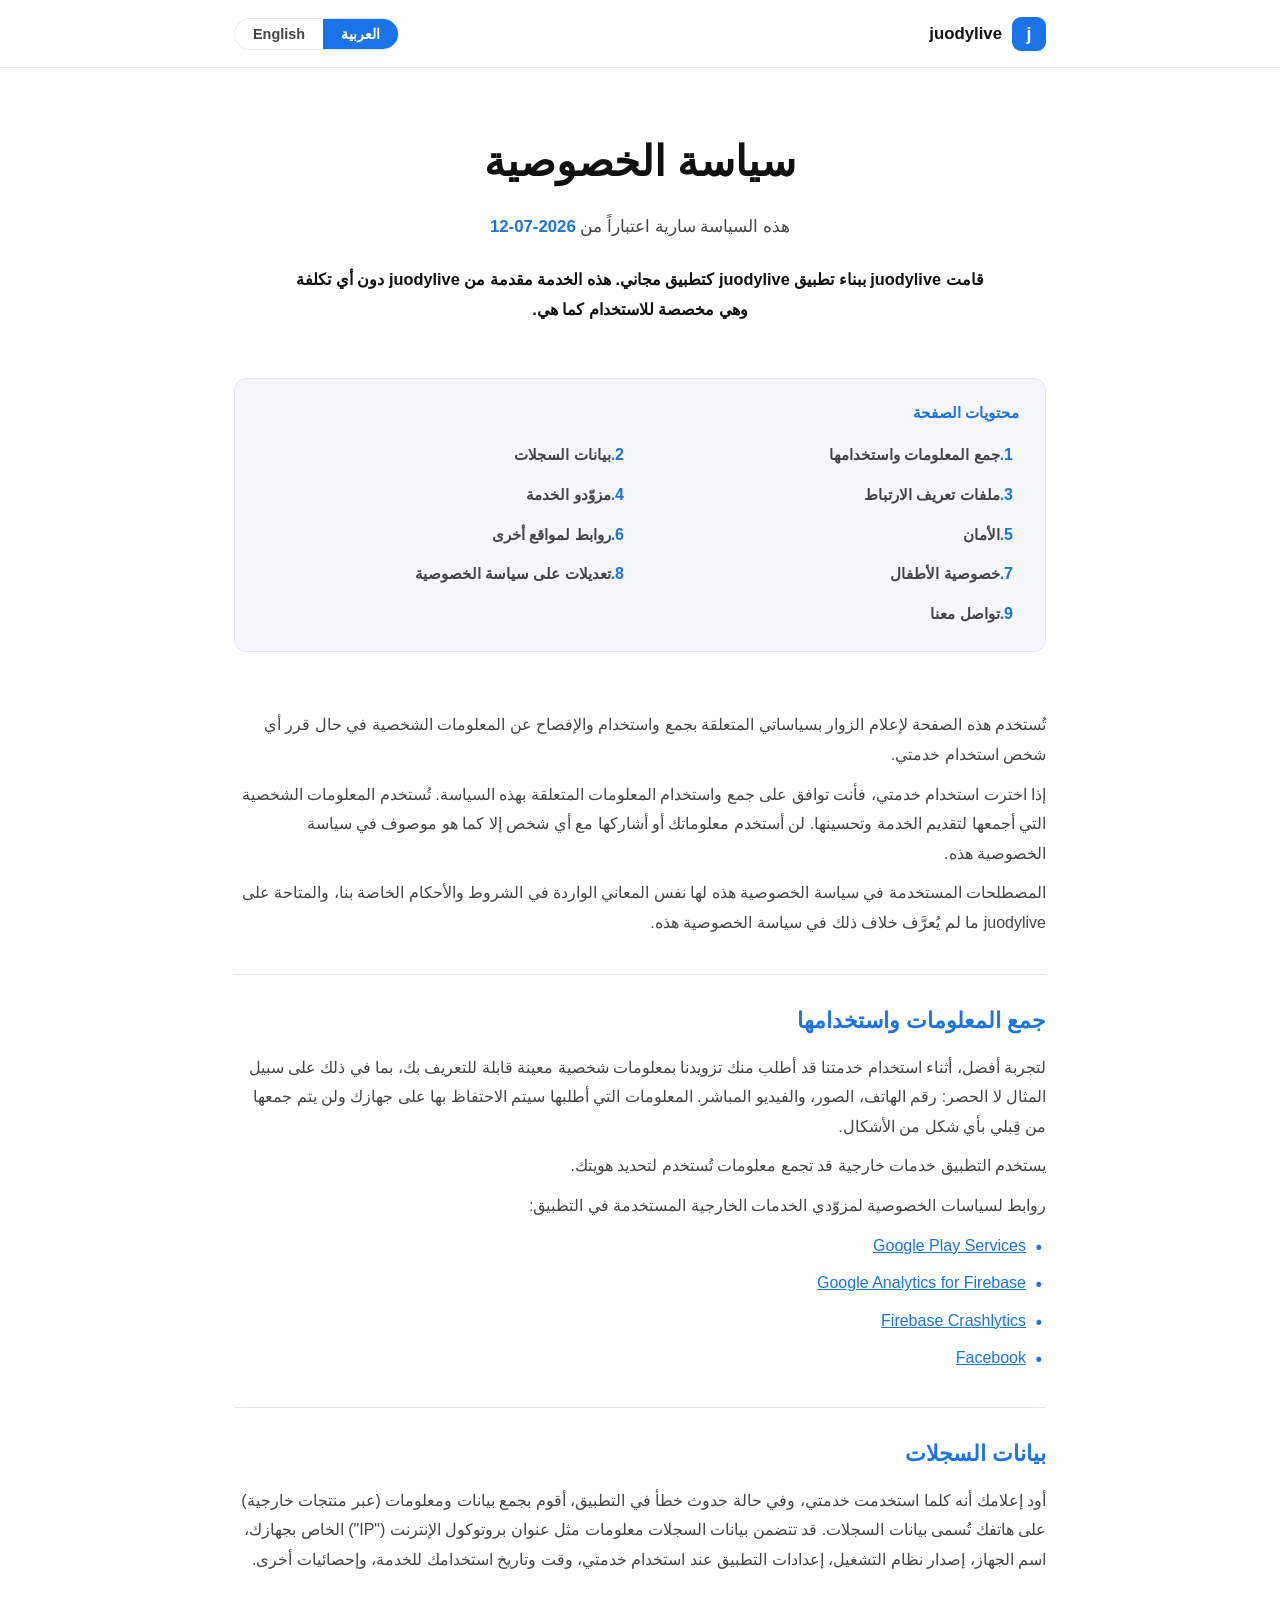
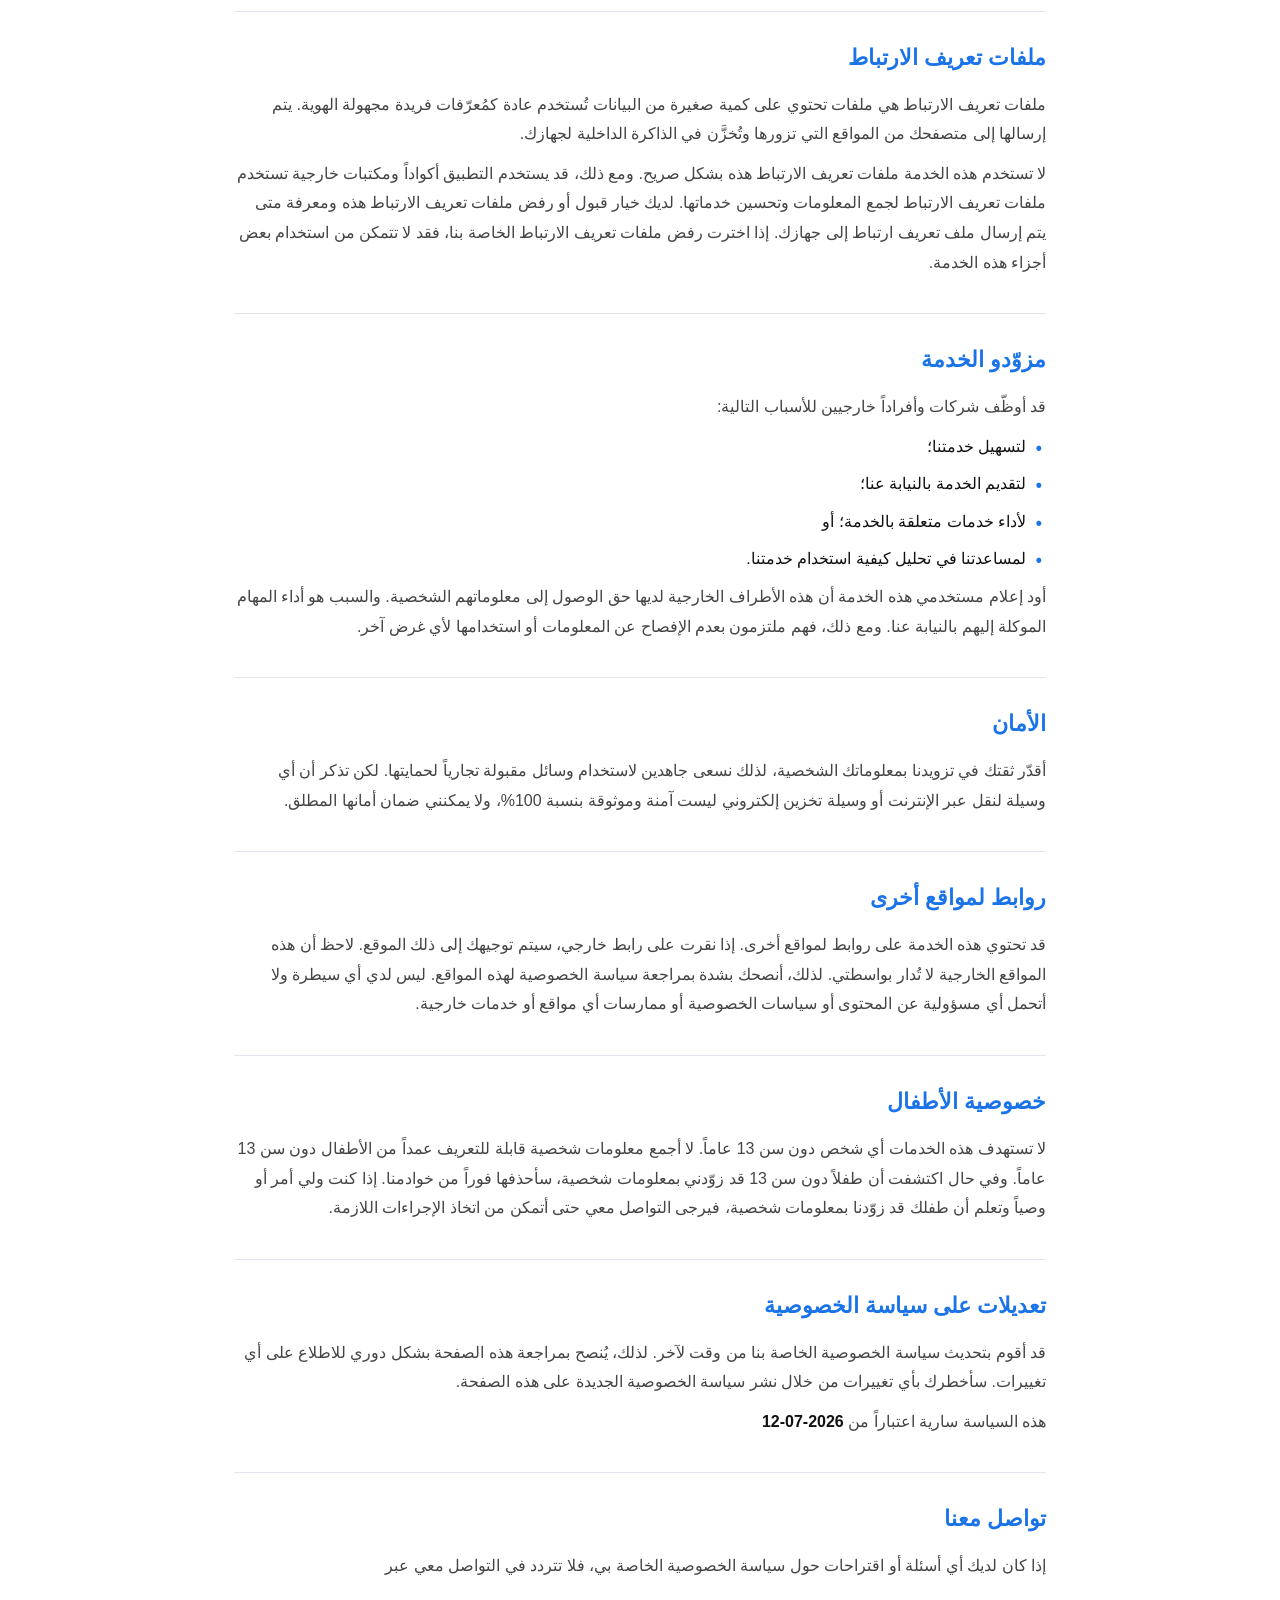
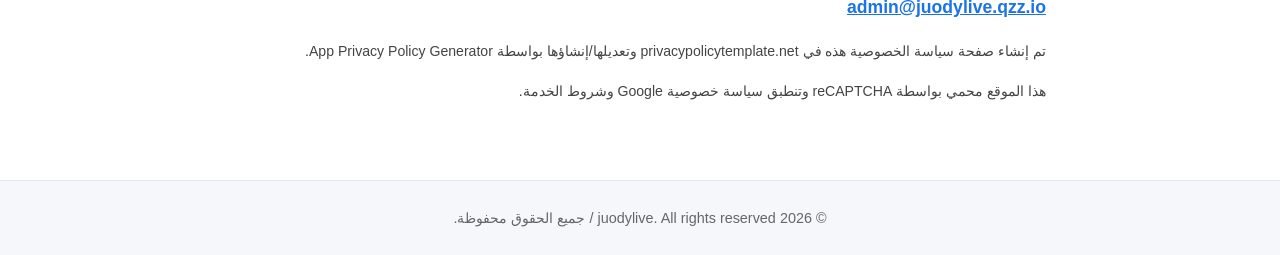
==== commit eb384d22: "Update effective date and contact email in privacy policy" ====
--- a/privacy-policy.html
+++ b/privacy-policy.html
@@ -33,7 +33,7 @@
       <h1 data-en="Privacy Policy" data-ar="سياسة الخصوصية">سياسة الخصوصية</h1>
       <p class="effective-date">
         <span data-en="This policy is effective as of" data-ar="هذه السياسة سارية اعتباراً من">هذه السياسة سارية اعتباراً من</span>
-        <strong>2023-07-12</strong>
+        <strong>2026-07-12</strong>
       </p>
       <p class="app-name" data-en="juodylive built the juodylive app as a Free app. This SERVICE is provided by juodylive at no cost and is intended for use as is." data-ar="قامت juodylive ببناء تطبيق juodylive كتطبيق مجاني. هذه الخدمة مقدمة من juodylive دون أي تكلفة وهي مخصصة للاستخدام كما هي.">قامت juodylive ببناء تطبيق juodylive كتطبيق مجاني. هذه الخدمة مقدمة من juodylive دون أي تكلفة وهي مخصصة للاستخدام كما هي.</p>
     </section>
@@ -127,7 +127,7 @@
         <p data-en="I may update our Privacy Policy from time to time. Thus, you are advised to review this page periodically for any changes. I will notify you of any changes by posting the new Privacy Policy on this page." data-ar="قد أقوم بتحديث سياسة الخصوصية الخاصة بنا من وقت لآخر. لذلك، يُنصح بمراجعة هذه الصفحة بشكل دوري للاطلاع على أي تغييرات. سأخطرك بأي تغييرات من خلال نشر سياسة الخصوصية الجديدة على هذه الصفحة.">قد أقوم بتحديث سياسة الخصوصية الخاصة بنا من وقت لآخر. لذلك، يُنصح بمراجعة هذه الصفحة بشكل دوري للاطلاع على أي تغييرات. سأخطرك بأي تغييرات من خلال نشر سياسة الخصوصية الجديدة على هذه الصفحة.</p>
         <p class="effective-date-inline">
           <span data-en="This policy is effective as of" data-ar="هذه السياسة سارية اعتباراً من">هذه السياسة سارية اعتباراً من</span>
-          <strong>2023-07-12</strong>
+          <strong>2026-07-12</strong>
         </p>
       </section>
 
@@ -135,7 +135,7 @@
       <section class="block" id="contact">
         <h2 data-en="Contact Us" data-ar="تواصل معنا">تواصل معنا</h2>
         <p data-en="If you have any questions or suggestions about my Privacy Policy, do not hesitate to contact me at" data-ar="إذا كان لديك أي أسئلة أو اقتراحات حول سياسة الخصوصية الخاصة بي، فلا تتردد في التواصل معي عبر">إذا كان لديك أي أسئلة أو اقتراحات حول سياسة الخصوصية الخاصة بي، فلا تتردد في التواصل معي عبر</p>
-        <p class="contact-email"><a href="mailto:workcompany27@gmail.com">workcompany27@gmail.com</a></p>
+        <p class="contact-email"><a href="mailto:workcompany27@gmail.com">admin@juodylive.qzz.io</a></p>
         <p class="credits" data-en="This privacy policy page was created at privacypolicytemplate.net and modified/generated by App Privacy Policy Generator." data-ar="تم إنشاء صفحة سياسة الخصوصية هذه في privacypolicytemplate.net وتعديلها/إنشاؤها بواسطة App Privacy Policy Generator.">تم إنشاء صفحة سياسة الخصوصية هذه في privacypolicytemplate.net وتعديلها/إنشاؤها بواسطة App Privacy Policy Generator.</p>
         <p class="credits" data-en="This site is protected by reCAPTCHA and the Google Privacy Policy and Terms of Service apply." data-ar="هذا الموقع محمي بواسطة reCAPTCHA وتنطبق سياسة خصوصية Google وشروط الخدمة.">هذا الموقع محمي بواسطة reCAPTCHA وتنطبق سياسة خصوصية Google وشروط الخدمة.</p>
       </section>
--- a/css/style.css
+++ b/css/style.css
@@ -0,0 +1,397 @@
+/* =========================================================
+   سياسة الخصوصية - صفحة واحدة ثنائية اللغة
+   تصميم: خلفية بيضاء / خط أسود / علامات زرقاء
+   ========================================================= */
+
+:root {
+  --white: #ffffff;
+  --bg-soft: #f5f7fb;
+  --text: #111111;
+  --text-muted: #444444;
+  --text-dim: #666666;
+  --border: #e3e6ee;
+  --blue: #1a73e8;
+  --blue-dark: #0d5fc0;
+  --blue-soft: #eef4fe;
+  --font: 'Cairo', 'Segoe UI', Tahoma, sans-serif;
+  --header-h: 68px;
+}
+
+* {
+  margin: 0;
+  padding: 0;
+  box-sizing: border-box;
+}
+
+html {
+  scroll-behavior: smooth;
+  scroll-padding-top: calc(var(--header-h) + 24px);
+}
+
+body {
+  font-family: var(--font);
+  background: var(--white);
+  color: var(--text);
+  line-height: 1.85;
+  font-size: 16px;
+}
+
+.container {
+  width: 100%;
+  max-width: 860px;
+  margin: 0 auto;
+  padding: 0 24px;
+}
+
+/* الشريط العلوي */
+.topbar {
+  position: sticky;
+  top: 0;
+  z-index: 900;
+  height: var(--header-h);
+  background: var(--white);
+  border-bottom: 1px solid var(--border);
+}
+
+.topbar-inner {
+  height: var(--header-h);
+  display: flex;
+  align-items: center;
+  justify-content: space-between;
+  gap: 16px;
+}
+
+.brand {
+  display: flex;
+  align-items: center;
+  gap: 10px;
+  font-size: 1.05rem;
+  font-weight: 800;
+}
+
+.brand-mark {
+  display: inline-flex;
+  align-items: center;
+  justify-content: center;
+  width: 34px;
+  height: 34px;
+  border-radius: 9px;
+  background: var(--blue);
+  color: #fff;
+  font-weight: 800;
+  font-size: 1.1rem;
+}
+
+/* مبدّل اللغة */
+.lang-switch {
+  display: inline-flex;
+  border: 1px solid var(--border);
+  border-radius: 999px;
+  overflow: hidden;
+}
+
+.lang-btn {
+  padding: 7px 18px;
+  border: none;
+  background: var(--white);
+  color: var(--text-muted);
+  font-family: var(--font);
+  font-size: 0.9rem;
+  font-weight: 700;
+  cursor: pointer;
+  transition: background 0.2s, color 0.2s;
+}
+
+.lang-btn.active {
+  background: var(--blue);
+  color: #fff;
+}
+
+/* رأس الصفحة */
+.page-head {
+  padding: 56px 0 8px;
+  text-align: center;
+}
+
+.page-head h1 {
+  font-size: clamp(1.9rem, 5vw, 2.6rem);
+  font-weight: 800;
+  color: var(--text);
+  margin-bottom: 10px;
+}
+
+.effective-date {
+  font-size: 1.05rem;
+  color: var(--text-muted);
+  margin-bottom: 22px;
+}
+
+.effective-date strong {
+  color: var(--blue);
+}
+
+.app-name {
+  font-size: 1.02rem;
+  color: var(--text);
+  font-weight: 700;
+  max-width: 720px;
+  margin: 0 auto 14px;
+}
+
+.intro {
+  font-size: 1rem;
+  color: var(--text-muted);
+  max-width: 720px;
+  margin: 0 auto;
+}
+
+/* الفهرس */
+.toc {
+  background: var(--bg-soft);
+  border: 1px solid var(--border);
+  border-radius: 12px;
+  padding: 20px 26px;
+  margin: 32px 0;
+}
+
+.toc-title {
+  font-weight: 800;
+  color: var(--blue);
+  margin-bottom: 10px;
+  font-size: 0.95rem;
+}
+
+.toc ol {
+  list-style: none;
+  counter-reset: toc;
+  display: grid;
+  grid-template-columns: repeat(auto-fill, minmax(250px, 1fr));
+  gap: 4px 20px;
+}
+
+.toc li {
+  counter-increment: toc;
+  padding: 3px 0;
+}
+
+.toc li::before {
+  content: counter(toc) '.';
+  color: var(--blue);
+  font-weight: 800;
+  margin-left: 6px;
+  margin-right: 0;
+}
+
+[dir="rtl"] .toc li::before {
+  margin-right: 6px;
+  margin-left: 0;
+}
+
+.toc a {
+  color: var(--text-muted);
+  text-decoration: none;
+  font-weight: 600;
+  font-size: 0.95rem;
+  transition: color 0.2s;
+}
+
+.toc a:hover {
+  color: var(--blue);
+  text-decoration: underline;
+}
+
+/* المحتوى */
+.policy-content {
+  padding-bottom: 40px;
+}
+
+.block {
+  padding: 26px 0;
+  border-bottom: 1px solid var(--border);
+}
+
+.block:last-child {
+  border-bottom: none;
+}
+
+.block h2 {
+  font-size: 1.35rem;
+  font-weight: 800;
+  color: var(--blue);
+  margin-bottom: 12px;
+}
+
+.block h3 {
+  font-size: 1.08rem;
+  font-weight: 700;
+  margin: 20px 0 8px;
+  color: var(--text);
+}
+
+.block p {
+  color: var(--text-muted);
+  margin-bottom: 10px;
+}
+
+.block ul {
+  list-style: none;
+  padding-right: 0;
+  margin: 8px 0 8px;
+}
+
+.block ul li {
+  position: relative;
+  padding-right: 20px;
+  margin-bottom: 8px;
+  color: var(--text);
+}
+
+[dir="ltr"] .block ul li {
+  padding-right: 0;
+  padding-left: 20px;
+}
+
+.block ul li::before {
+  content: '•';
+  position: absolute;
+  right: 4px;
+  top: 0;
+  color: var(--blue);
+  font-weight: 900;
+  font-size: 1.1rem;
+}
+
+[dir="ltr"] .block ul li::before {
+  right: auto;
+  left: 4px;
+}
+
+/* الجدول */
+.table-wrap {
+  overflow-x: auto;
+  border: 1px solid var(--border);
+  border-radius: 10px;
+  margin: 12px 0;
+}
+
+table {
+  width: 100%;
+  border-collapse: collapse;
+  min-width: 420px;
+}
+
+th,
+td {
+  padding: 12px 16px;
+  text-align: right;
+  font-size: 0.95rem;
+}
+
+[dir="ltr"] th,
+[dir="ltr"] td {
+  text-align: left;
+}
+
+thead th {
+  background: var(--blue-soft);
+  color: var(--blue);
+  font-weight: 800;
+  border-bottom: 1px solid var(--border);
+}
+
+tbody td {
+  color: var(--text);
+  border-bottom: 1px solid var(--border);
+}
+
+tbody tr:last-child td {
+  border-bottom: none;
+}
+
+tbody tr:nth-child(even) {
+  background: var(--bg-soft);
+}
+
+/* التذييل */
+.site-footer {
+  border-top: 1px solid var(--border);
+  background: var(--bg-soft);
+  padding: 24px 0;
+  text-align: center;
+}
+
+.site-footer p {
+  color: var(--text-dim);
+  font-size: 0.9rem;
+}
+
+/* البريد والاعتمادات */
+.contact-email {
+  margin: 4px 0 16px;
+}
+
+.contact-email a {
+  color: var(--blue);
+  font-weight: 800;
+  font-size: 1.1rem;
+}
+
+.effective-date-inline {
+  margin-top: 8px;
+}
+
+.effective-date-inline strong {
+  color: var(--blue);
+}
+
+.credits {
+  color: var(--text-dim);
+  font-size: 0.88rem;
+  margin-top: 14px;
+}
+
+/* روابط داخل المحتوى */
+.block a {
+  color: var(--blue);
+  text-decoration: underline;
+}
+
+.block strong {
+  color: var(--text);
+}
+
+/* استجابة الشاشات */
+@media (max-width: 560px) {
+  body {
+    font-size: 15px;
+  }
+
+  .brand-name {
+    font-size: 0.95rem;
+  }
+
+  .page-head {
+    padding-top: 40px;
+  }
+
+  .lang-btn {
+    padding: 6px 14px;
+    font-size: 0.85rem;
+  }
+
+  .toc ol {
+    grid-template-columns: 1fr;
+  }
+}
+
+@media (prefers-reduced-motion: reduce) {
+  html {
+    scroll-behavior: auto;
+  }
+
+  *,
+  *::before,
+  *::after {
+    transition: none !important;
+  }
+}
